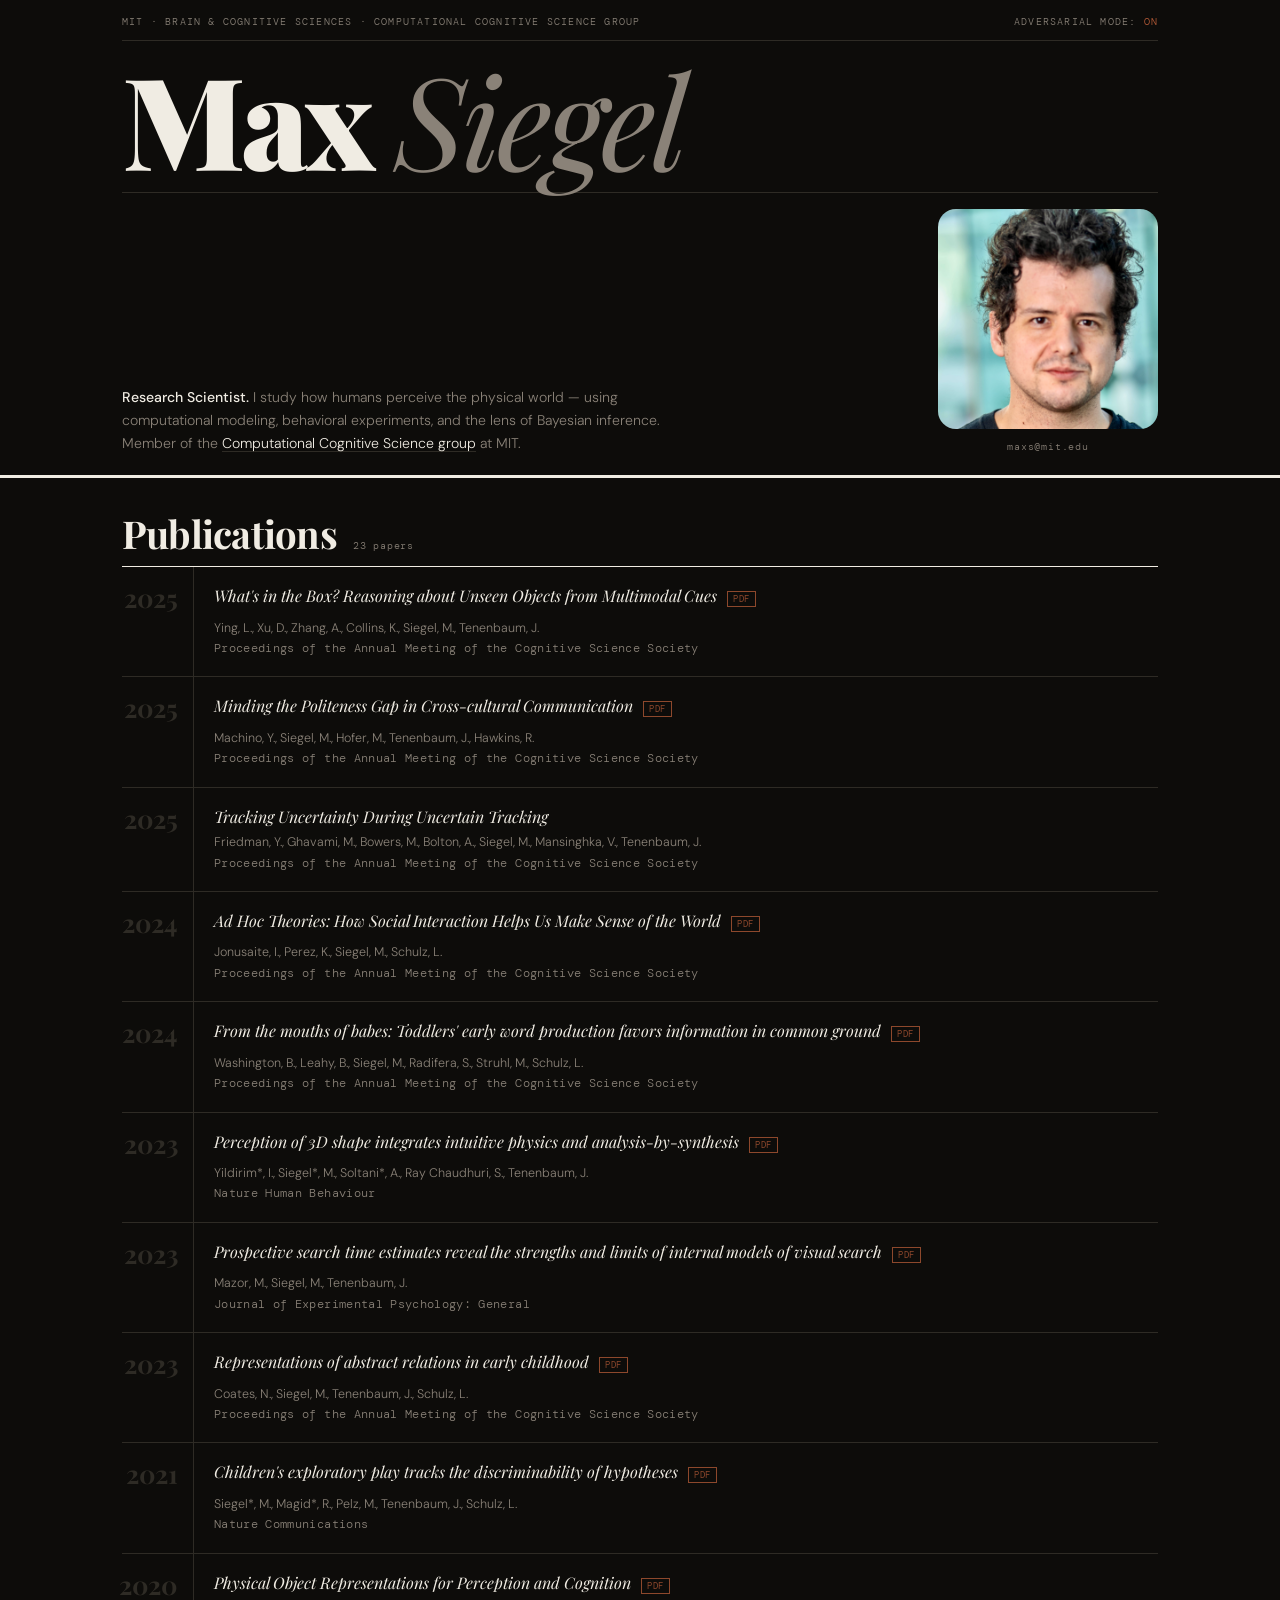
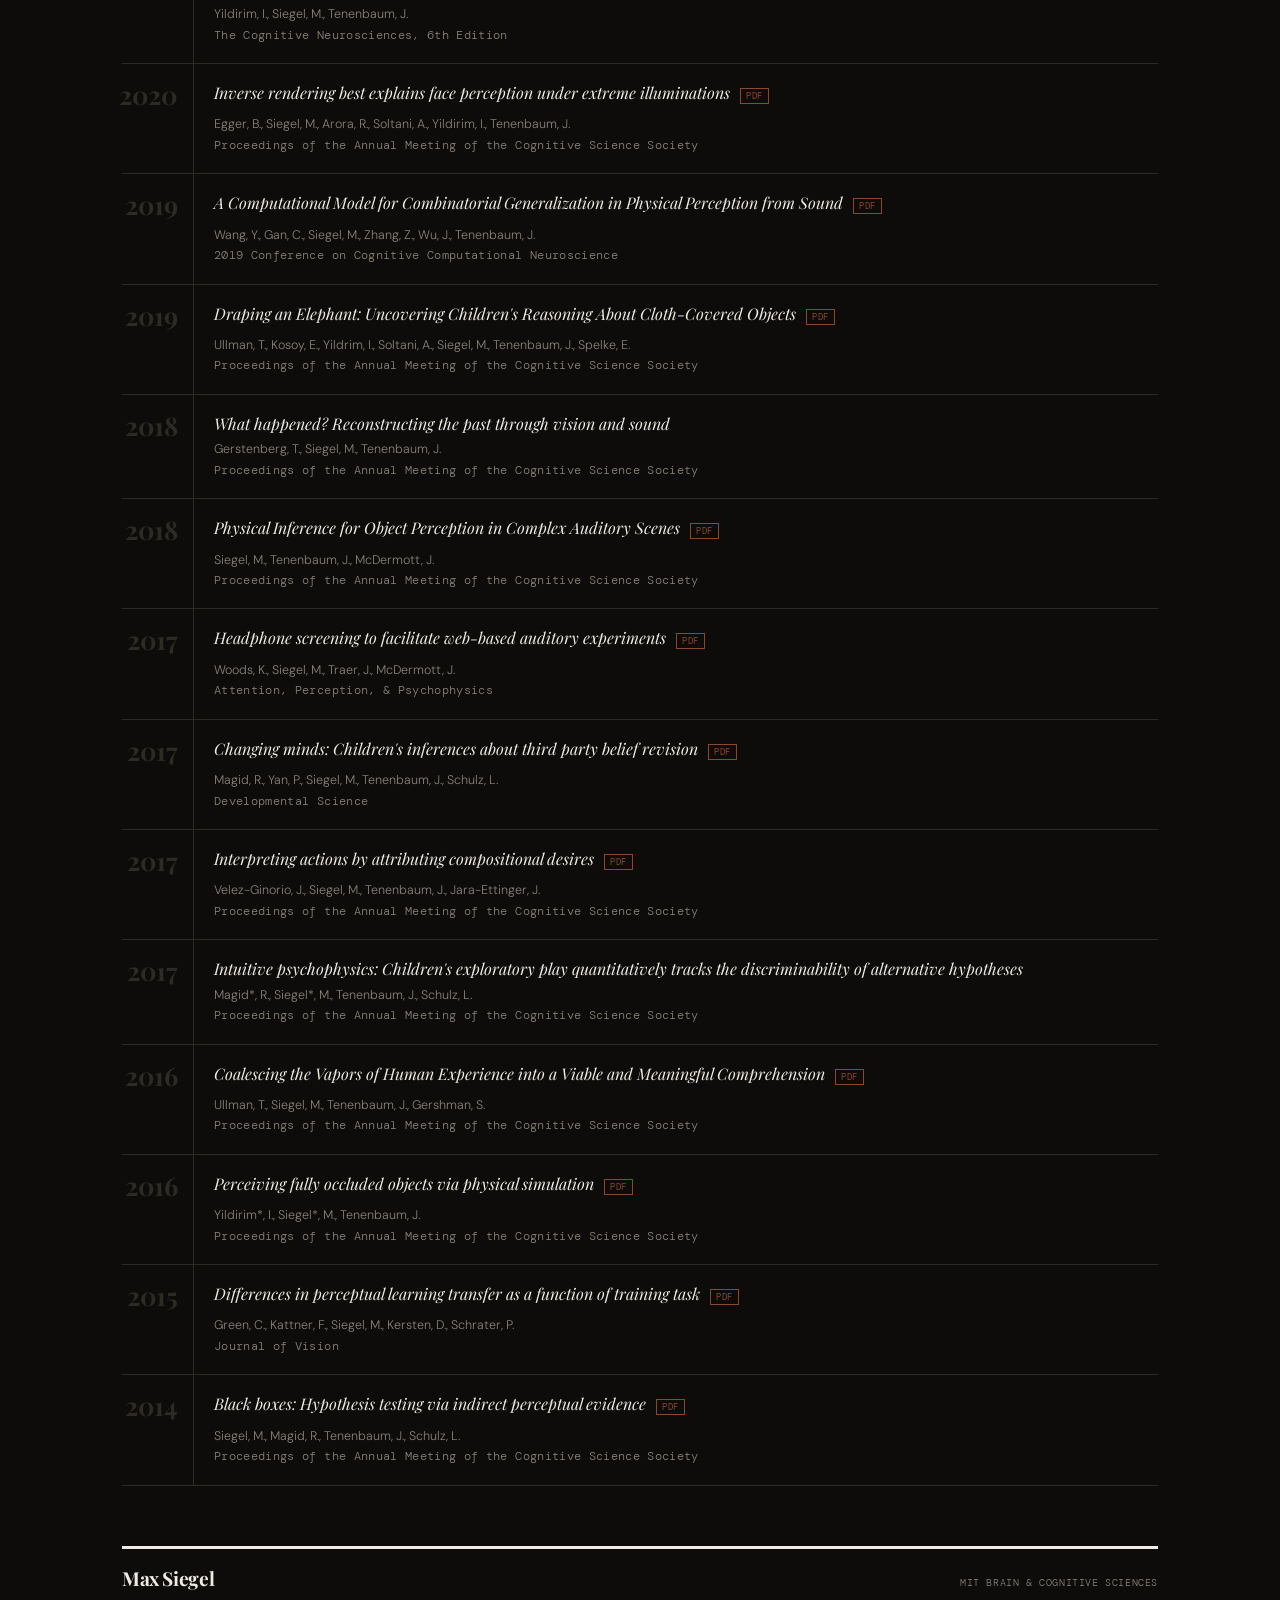
==== index.html @ 899e15ed "_" ====
<!DOCTYPE html>
<html lang="en">
<head>
<meta charset="utf-8">
<meta name="viewport" content="width=device-width, initial-scale=1">
<meta name="description" content="Max Siegel — Research Scientist, MIT BCS">
<title>Max Siegel</title>
<link rel="preconnect" href="https://fonts.googleapis.com">
<link rel="preconnect" href="https://fonts.gstatic.com" crossorigin>
<link href="https://fonts.googleapis.com/css2?family=Playfair+Display:ital,wght@0,700;0,900;1,400;1,700&family=DM+Mono:wght@300;400&family=DM+Sans:wght@300;400;500&display=swap" rel="stylesheet">

<script>
const TWEAK_DEFAULTS = /*EDITMODE-BEGIN*/{
  "theme": "dark",
  "accentColor": "#b85c38",
  "adversarial": true
}/*EDITMODE-END*/;
</script>

<style>
*, *::before, *::after { box-sizing: border-box; margin: 0; padding: 0; }

/* ── TOKENS ── */
:root {
  --bg:      #faf8f3;
  --ink:     #0f0e0c;
  --mid:     #4a4540;
  --faint:   #c8c3ba;
  --paper:   #f2ede4;
  --accent:  #b85c38;
  --display: "Playfair Display", "Georgia", serif;
  --mono:    "DM Mono", "Courier New", monospace;
  --sans:    "DM Sans", system-ui, sans-serif;
}
body.dark {
  --bg:    #0d0c0a;
  --ink:   #f0ece3;
  --mid:   #8a8278;
  --faint: #2e2b25;
  --paper: #141210;
}

/* ── BASE ── */
html { scroll-behavior: smooth; }
body {
  background: var(--bg);
  color: var(--ink);
  font-family: var(--sans);
  font-size: 15px;
  line-height: 1.6;
  -webkit-font-smoothing: antialiased;
  transition: background 300ms, color 300ms;
}

a { color: var(--accent); text-decoration: none; }
a:hover { text-decoration: underline; text-decoration-thickness: 1px; }
a:focus-visible { outline: 2px solid var(--accent); outline-offset: 2px; }

/* ── MASTHEAD ── */
.masthead {
  border-bottom: 3px solid var(--ink);
  padding: 0;
  position: relative;
  overflow: hidden;
}

.masthead-inner {
  max-width: 1100px;
  margin: 0 auto;
  padding: 0 32px;
}

.masthead-top {
  display: flex;
  align-items: baseline;
  justify-content: space-between;
  padding: 14px 0 10px;
  border-bottom: 1px solid var(--faint);
  gap: 16px;
}

.masthead-label {
  font-family: var(--mono);
  font-size: 10px;
  font-weight: 300;
  letter-spacing: 0.12em;
  text-transform: uppercase;
  color: var(--mid);
}

.masthead-name {
  font-family: var(--display);
  font-size: clamp(3.8rem, 10vw, 9rem);
  font-weight: 900;
  line-height: 0.9;
  letter-spacing: -0.03em;
  padding: 20px 0 16px;
  display: block;
  color: var(--ink);
}

.masthead-name em {
  font-weight: 400;
  font-style: italic;
  color: var(--mid);
}

.masthead-bottom {
  display: grid;
  grid-template-columns: 1fr auto;
  gap: 24px;
  align-items: end;
  padding: 16px 0 20px;
  border-top: 1px solid var(--faint);
}

.masthead-bio {
  font-family: var(--sans);
  font-size: 0.88rem;
  line-height: 1.65;
  color: var(--mid);
  max-width: 55ch;
  font-weight: 300;
}

.masthead-bio strong { color: var(--ink); font-weight: 500; }
.masthead-bio a { color: var(--ink); text-decoration: underline; text-decoration-color: var(--faint); text-underline-offset: 3px; }
.masthead-bio a:hover { text-decoration-color: var(--accent); }
.bio-email { color: var(--mid); }

.masthead-meta {
  display: flex;
  flex-direction: column;
  align-items: center;
  gap: 10px;
  flex-shrink: 0;
  /* portrait is now floating, just show email */
}

.masthead-email {
  font-family: var(--mono);
  font-size: 10px;
  font-weight: 300;
  letter-spacing: 0.08em;
  color: var(--mid);
  text-decoration: none;
  text-align: center;
}
.masthead-email:hover {
  color: var(--accent);
  text-decoration: none;
}

.portrait-frame {
  width: 220px;
  height: 220px;
  border: none;
  overflow: hidden;
  flex-shrink: 0;
  border-radius: 18px;
  transition: filter 400ms ease, box-shadow 400ms ease;
}

.portrait-wrap {
  position: relative;
  display: inline-block;
  flex-shrink: 0;
}

.devil-horns {
  position: absolute;
  top: -48px;
  left: 0;
  width: 220px;
  height: 80px;
  pointer-events: none;
  opacity: 100;
  transform: translateY(10px);
  transition: opacity 400ms ease, transform 400ms ease;
}

.portrait-wrap.devilish .devil-horns {
  opacity: ;
  transform: translateY(0);
}

.portrait-wrap.devilish .portrait-frame {
  filter: saturate(1.4) hue-rotate(-15deg) contrast(1.1);
  box-shadow: 0 0 32px rgba(192, 57, 43, 0.6), 0 0 64px rgba(192, 57, 43, 0.2);
}

.portrait-frame img {
  width: 100%; height: 100%; object-fit: cover; display: block;
}

.portrait-placeholder {
  width: 100%; height: 100%;
  background: var(--paper);
  display: flex; align-items: center; justify-content: center;
  font-family: var(--mono); font-size: 9px; color: var(--mid);
  text-align: center; line-height: 1.4;
}

.contact-links {
  display: flex;
  gap: 10px;
  flex-wrap: wrap;
  justify-content: flex-end;
}

.contact-link {
  font-family: var(--mono);
  font-size: 10px;
  font-weight: 300;
  letter-spacing: 0.06em;
  color: var(--mid);
  text-decoration: none;
  padding: 4px 8px;
  border: 1px solid var(--faint);
  transition: border-color 120ms, color 120ms;
}
.contact-link:hover {
  color: var(--accent);
  border-color: var(--accent);
  text-decoration: none;
}

/* ── BODY LAYOUT ── */
.page-body {
  max-width: 1100px;
  margin: 0 auto;
  padding: 0 32px 80px;
}

/* ── SECTION HEADER ── */
.section-header {
  display: flex;
  align-items: baseline;
  gap: 16px;
  padding: 36px 0 12px;
  border-bottom: 1px solid var(--ink);
  margin-bottom: 0;
}

.section-title {
  font-family: var(--display);
  font-size: clamp(1.6rem, 3vw, 2.4rem);
  font-weight: 700;
  letter-spacing: -0.02em;
  line-height: 1;
  color: var(--ink);
}

.section-count {
  font-family: var(--mono);
  font-size: 10px;
  font-weight: 300;
  color: var(--mid);
  letter-spacing: 0.08em;
}

/* ── PUBLICATIONS ── */
.pub-list { list-style: none; }

.pub-item {
  display: grid;
  grid-template-columns: 72px 1fr;
  border-bottom: 1px solid var(--faint);
  transition: background 120ms;
}
.pub-item:hover { background: var(--paper); }

.pub-year-col {
  padding: 18px 16px 18px 0;
  border-right: 1px solid var(--faint);
  display: flex;
  align-items: flex-start;
  justify-content: flex-end;
}

.pub-year {
  font-family: var(--display);
  font-size: 1.6rem;
  font-weight: 700;
  color: var(--faint);
  line-height: 1;
  letter-spacing: -0.02em;
}

.pub-body {
  padding: 18px 0 18px 20px;
}

.pub-title {
  font-family: var(--display);
  font-style: italic;
  font-size: 1rem;
  line-height: 1.4;
  color: var(--ink);
  font-weight: 400;
  display: block;
  margin-bottom: 6px;
}

.pub-title-link {
  color: var(--ink);
  transition: color 120ms;
}
.pub-title-link:hover {
  color: var(--accent);
  text-decoration: none;
}

.pub-authors {
  font-family: var(--sans);
  font-size: 0.78rem;
  color: var(--mid);
  font-weight: 300;
  margin-bottom: 3px;
  line-height: 1.4;
}

.pub-venue {
  font-family: var(--mono);
  font-size: 0.72rem;
  color: var(--mid);
  letter-spacing: 0.03em;
  font-weight: 300;
}

.pub-venue.highlighted {
  color: var(--accent);
}

.pub-title-row {
  display: flex;
  align-items: baseline;
  gap: 10px;
  flex-wrap: wrap;
  margin-bottom: 6px;
}

.pub-title-row .pub-title,
.pub-title-row .pub-title-link {
  margin-bottom: 0;
}

.pub-pdf-tag {
  font-family: var(--mono);
  font-size: 9px;
  font-weight: 400;
  letter-spacing: 0.08em;
  color: var(--accent);
  border: 1px solid var(--accent);
  padding: 1px 5px;
  text-decoration: none;
  white-space: nowrap;
  flex-shrink: 0;
  opacity: 0.75;
  transition: opacity 120ms;
}
.pub-pdf-tag:hover { opacity: 1; text-decoration: none; }

/* ── FOOTER ── */
.site-footer {
  border-top: 3px solid var(--ink);
  padding-top: 14px;
  margin-top: 60px;
  display: flex;
  justify-content: space-between;
  align-items: baseline;
  gap: 12px;
  flex-wrap: wrap;
}

.footer-name {
  font-family: var(--display);
  font-size: 1.2rem;
  font-weight: 700;
  letter-spacing: -0.02em;
}

.footer-meta {
  font-family: var(--mono);
  font-size: 10px;
  font-weight: 300;
  color: var(--mid);
  letter-spacing: 0.06em;
  text-transform: uppercase;
}

/* ── TWEAKS PANEL ── */
#tweaks-panel {
  position: fixed;
  bottom: 24px; right: 24px;
  background: var(--bg);
  border: 1px solid var(--faint);
  padding: 16px 18px;
  font-family: var(--sans);
  font-size: 13px;
  box-shadow: 0 8px 40px rgba(0,0,0,0.18);
  z-index: 9999;
  display: none;
  width: 210px;
}

#tweaks-panel h3 {
  font-family: var(--mono);
  font-size: 10px; font-weight: 400; text-transform: uppercase;
  letter-spacing: 0.1em; color: var(--mid); margin-bottom: 14px;
}

#tweaks-panel label {
  display: block;
  font-family: var(--mono);
  font-size: 10px; font-weight: 400;
  text-transform: uppercase; letter-spacing: 0.08em;
  color: var(--mid); margin-bottom: 6px; margin-top: 14px;
}

.tweak-btn-group { display: flex; flex-direction: column; gap: 4px; }
.tweak-btn {
  background: none; border: 1px solid var(--faint);
  padding: 6px 10px; text-align: left; cursor: pointer;
  font-size: 11px; font-family: var(--sans); color: var(--mid);
  transition: all 100ms;
}
.tweak-btn:hover { border-color: var(--accent); color: var(--accent); }
.tweak-btn.active { background: var(--ink); color: var(--bg); border-color: var(--ink); }

.color-swatches { display: flex; gap: 6px; flex-wrap: wrap; margin-top: 2px; }
.color-swatch {
  width: 20px; height: 20px; cursor: pointer;
  border: 2px solid transparent; transition: border-color 100ms;
}
.color-swatch.active { border-color: var(--ink); }

/* ── RESPONSIVE ── */
@media (max-width: 680px) {
  .masthead-inner, .page-body { padding-left: 18px; padding-right: 18px; }
  .masthead-bottom { grid-template-columns: 1fr; }
  .masthead-meta { flex-direction: row-reverse; align-items: center; }
  .portrait-frame { width: 72px; height: 72px; }
  .contact-links { justify-content: flex-start; }
  .pub-item { grid-template-columns: 52px 1fr; }
  .pub-year { font-size: 1.1rem; }
}
</style>
<template id="__bundler_thumbnail" data-bg-color="#0d0c0a">
  <svg viewBox="0 0 400 300" xmlns="http://www.w3.org/2000/svg">
    <rect width="400" height="300" fill="#0d0c0a"/>
    <text x="30" y="120" font-family="Georgia,serif" font-size="72" font-weight="900" fill="#f0ece3" letter-spacing="-3">Max</text>
    <text x="30" y="185" font-family="Georgia,serif" font-size="72" font-weight="400" font-style="italic" fill="#8a8278" letter-spacing="-3">Siegel</text>
    <line x1="30" y1="210" x2="370" y2="210" stroke="#2e2b25" stroke-width="3"/>
    <rect x="30" y="225" width="60" height="8" rx="2" fill="#2e2b25"/>
    <rect x="30" y="242" width="200" height="6" rx="2" fill="#1e1c18"/>
    <rect x="30" y="256" width="160" height="6" rx="2" fill="#1e1c18"/>
  </svg>
</template>
</head>
<body class="dark">

<!-- MASTHEAD -->
<header class="masthead">
  <div class="masthead-inner">

    <div class="masthead-top">
      <span class="masthead-label">MIT · Brain &amp; Cognitive Sciences · Computational Cognitive Science Group</span>
      <span class="masthead-label">
        <button id="adv-toggle" onclick="toggleAdversarial()" style="background:none;border:none;cursor:pointer;font:inherit;color:inherit;letter-spacing:inherit;padding:0;text-transform:uppercase;">adversarial mode: <span id="adv-status" style="color:var(--accent)">on</span></button>
      </span>
    </div>

    <span class="masthead-name">Max <em>Siegel</em></span>

    <div class="masthead-bottom">
      <p class="masthead-bio">
        <strong>Research Scientist.</strong> I study how humans perceive the physical world — using computational modeling, behavioral experiments, and the lens of Bayesian inference. Member of the <a href="https://cocosci.mit.edu">Computational Cognitive Science group</a> at MIT.
      </p>
      <div class="masthead-meta">
          <!-- <div class="portrait-wrap"> -->
          <div class="portrait-frame">
            <img src="public/assets/max.png" alt="Max Siegel"
                 onerror="this.style.display='none';this.nextElementSibling.style.display='flex'">
            <div class="portrait-placeholder" style="display:none">photo</div>
            <!-- </div> -->
          <!-- <svg class="devil-horns" viewBox="0 0 220 80" xmlns="http://www.w3.org/2000/svg">
               <path d="M55 72 C50 50 20 30 30 5 C38 25 52 35 60 55 Z" fill="#c0392b"/>
               <path d="M165 72 C170 50 200 30 190 5 C182 25 168 35 160 55 Z" fill="#c0392b"/>
               </svg> -->
        </div>
        <a class="masthead-email" href="mailto:maxs@mit.edu">maxs@mit.edu</a>
      </div>
    </div>

  </div>
</header>

<!-- BODY -->
<div class="page-body">

  <div class="section-header">
    <h2 class="section-title">Publications</h2>
    <span class="section-count" id="section-count"></span>
  </div>

  <ul class="pub-list" id="pub-list"></ul>

  <footer class="site-footer">
    <span class="footer-name">Max Siegel</span>
    <span class="footer-meta">MIT Brain &amp; Cognitive Sciences</span>
  </footer>

</div>

<!-- TWEAKS -->
<div id="tweaks-panel">
  <h3>Tweaks</h3>

  <label>Theme</label>
  <div class="tweak-btn-group">
    <button class="tweak-btn" data-theme="light" onclick="setTheme('light',this)">Light</button>
    <button class="tweak-btn active" data-theme="dark" onclick="setTheme('dark',this)">Dark</button>
  </div>

  <label>Adversarial mode</label>
  <div class="tweak-btn-group">
    <button class="tweak-btn active" id="adv-on" onclick="setAdversarial(true,this)">On</button>
    <button class="tweak-btn" id="adv-off" onclick="setAdversarial(false,this)">Off</button>
  </div>

  <label>Accent</label>
  <div class="color-swatches">
    <div class="color-swatch active" style="background:#b85c38" title="#b85c38" onclick="setAccent('#b85c38',this)"></div>
    <div class="color-swatch" style="background:#1e4d6a" title="#1e4d6a" onclick="setAccent('#1e4d6a',this)"></div>
    <div class="color-swatch" style="background:#2d5a3d" title="#2d5a3d" onclick="setAccent('#2d5a3d',this)"></div>
    <div class="color-swatch" style="background:#7a3060" title="#7a3060" onclick="setAccent('#7a3060',this)"></div>
    <div class="color-swatch" style="background:#4a4540" title="#4a4540" onclick="setAccent('#4a4540',this)"></div>
  </div>
</div>

<script>
// ── FLEEING LINKS ──
(function() {
  const FLEE_RADIUS = 100;
  const FLEE_STRENGTH = 60;
  const RETURN_SPEED = 0.12;
  const SPEED_THRESHOLD = 0.8;

  const links = [];

  // inject feet CSS
  const feetStyle = document.createElement('style');
  feetStyle.textContent = `
    .flee-wrap {
      display: inline-block;
      position: relative;
      vertical-align: baseline;
    }
    .flee-wrap.block-wrap {
      display: block;
      margin-bottom: 6px;
    }
    .flee-feet {
      position: absolute;
      left: 50%;
      top: 100%;
      transform: translateX(-50%);
      pointer-events: none;
      opacity: 0;
      transition: opacity 80ms;
    }
    .flee-wrap.running .flee-feet { opacity: 1; }

    .leg-l { transform-origin: 4px 0px; }
    .leg-r { transform-origin: 4px 0px; }
    .flee-wrap.running .leg-l { animation: legL 0.3s linear infinite; }
    .flee-wrap.running .leg-r { animation: legR 0.3s linear infinite; }

    @keyframes legL {
      0%   { transform: rotate(-30deg); }
      50%  { transform: rotate( 30deg); }
      100% { transform: rotate(-30deg); }
    }
    @keyframes legR {
      0%   { transform: rotate( 30deg); }
      50%  { transform: rotate(-30deg); }
      100% { transform: rotate( 30deg); }
    }
  `;
  document.head.appendChild(feetStyle);

  function makeFeetSVG() {
    return `<svg class="flee-feet" width="16" height="12" viewBox="0 0 16 12" xmlns="http://www.w3.org/2000/svg">
      <line class="leg-l" x1="4" y1="0" x2="1" y2="9" stroke="currentColor" stroke-width="1.5" stroke-linecap="round"/>
      <line class="leg-r" x1="12" y1="0" x2="15" y2="9" stroke="currentColor" stroke-width="1.5" stroke-linecap="round"/>
      <line x1="0" y1="9" x2="3" y2="9" stroke="currentColor" stroke-width="1.5" stroke-linecap="round"/>
      <line x1="13" y1="9" x2="16" y2="9" stroke="currentColor" stroke-width="1.5" stroke-linecap="round"/>
    </svg>`;
  }

  function initLinks() {
    document.querySelectorAll('.pub-title-link, .pub-pdf-tag').forEach(el => {
      const isBlock = el.classList.contains('pub-title') || el.classList.contains('pub-title-link');
      const wrap = document.createElement('span');
      wrap.className = 'flee-wrap' + (isBlock ? ' block-wrap' : '');
      el.parentNode.insertBefore(wrap, el);
      wrap.appendChild(el);
      wrap.insertAdjacentHTML('beforeend', makeFeetSVG());
      wrap.style.willChange = 'transform';
      links.push({ el: wrap, cx: 0, cy: 0, vx: 0, vy: 0, running: false, stopTimer: null });
    });
  }

  let mouseX = -9999, mouseY = -9999;
  window.addEventListener('mousemove', e => { mouseX = e.clientX; mouseY = e.clientY; });
  window.addEventListener('mouseleave', () => { mouseX = -9999; mouseY = -9999; });

  function tick() {
    links.forEach(link => {
      const rect = link.el.getBoundingClientRect();
      const cx = rect.left + rect.width  / 2;
      const cy = rect.top  + rect.height / 2;
      const dx = cx - mouseX;
      const dy = cy - mouseY;
      const dist = Math.sqrt(dx * dx + dy * dy);

      let fx = 0, fy = 0;
      if (window.__adversarialEnabled !== false && dist < FLEE_RADIUS && dist > 0) {
        const force = (1 - dist / FLEE_RADIUS) * FLEE_STRENGTH;
        fx = (dx / dist) * force;
        fy = (dy / dist) * force;
      }

      link.vx = link.vx * 0.75 + (fx - link.cx) * RETURN_SPEED;
      link.vy = link.vy * 0.75 + (fy - link.cy) * RETURN_SPEED;
      link.cx += link.vx;
      link.cy += link.vy;
      link.cx = Math.max(-80, Math.min(80, link.cx));
      link.cy = Math.max(-40, Math.min(40, link.cy));

      const speed = Math.sqrt(link.vx * link.vx + link.vy * link.vy);
      if (speed > SPEED_THRESHOLD && !link.running) {
        link.running = true;
        if (link.stopTimer) { clearTimeout(link.stopTimer); link.stopTimer = null; }
        link.el.classList.add('running');
      } else if (speed < 0.25 && link.running) {
        if (!link.stopTimer) {
          link.stopTimer = setTimeout(() => {
            link.running = false;
            link.el.classList.remove('running');
            link.stopTimer = null;
          }, 120);
        }
      }
      link.el.style.transform = `translate(${link.cx.toFixed(2)}px, ${link.cy.toFixed(2)}px)`;
    });
    requestAnimationFrame(tick);
  }

  setTimeout(() => { initLinks(); requestAnimationFrame(tick); }, 100);
})();



// ── DATA ──
const PUBS = [
  { year: 2025, authors: "Ying, L., Xu, D., Zhang, A., Collins, K., Siegel, M., Tenenbaum, J.", title: "What's in the Box? Reasoning about Unseen Objects from Multimodal Cues", venue: "Proceedings of the Annual Meeting of the Cognitive Science Society", href: "papers/ying2025what.pdf" },
  { year: 2025, authors: "Machino, Y., Siegel, M., Hofer, M., Tenenbaum, J., Hawkins, R.", title: "Minding the Politeness Gap in Cross-cultural Communication", venue: "Proceedings of the Annual Meeting of the Cognitive Science Society", href: "papers/machino2025minding.pdf" },
  { year: 2025, authors: "Friedman, Y., Ghavami, M., Bowers, M., Bolton, A., Siegel, M., Mansinghka, V., Tenenbaum, J.", title: "Tracking Uncertainty During Uncertain Tracking", venue: "Proceedings of the Annual Meeting of the Cognitive Science Society" },
  { year: 2024, authors: "Jonusaite, I., Perez, K., Siegel, M., Schulz, L.", title: "Ad Hoc Theories: How Social Interaction Helps Us Make Sense of the World", venue: "Proceedings of the Annual Meeting of the Cognitive Science Society", href: "papers/jonusaite2025.pdf" },
  { year: 2024, authors: "Washington, B., Leahy, B., Siegel, M., Radifera, S., Struhl, M., Schulz, L.", title: "From the mouths of babes: Toddlers' early word production favors information in common ground", venue: "Proceedings of the Annual Meeting of the Cognitive Science Society", href: "papers/washington2025from.pdf" },
  { year: 2023, authors: "Yildirim*, I., Siegel*, M., Soltani*, A., Ray Chaudhuri, S., Tenenbaum, J.", title: "Perception of 3D shape integrates intuitive physics and analysis-by-synthesis", venue: "Nature Human Behaviour", href: "papers/yildirim2023perception.pdf", highlight: true },
  { year: 2023, authors: "Mazor, M., Siegel, M., Tenenbaum, J.", title: "Prospective search time estimates reveal the strengths and limits of internal models of visual search", venue: "Journal of Experimental Psychology: General", href: "papers/mazor2023prospective.pdf", highlight: true },
  { year: 2023, authors: "Coates, N., Siegel, M., Tenenbaum, J., Schulz, L.", title: "Representations of abstract relations in early childhood", venue: "Proceedings of the Annual Meeting of the Cognitive Science Society", href: "papers/coates2023representations.pdf" },
  { year: 2021, authors: "Siegel*, M., Magid*, R., Pelz, M., Tenenbaum, J., Schulz, L.", title: "Children's exploratory play tracks the discriminability of hypotheses", venue: "Nature Communications", href: "papers/nature_comm_2021.pdf", highlight: true },
  { year: 2020, authors: "Yildirim, I., Siegel, M., Tenenbaum, J.", title: "Physical Object Representations for Perception and Cognition", venue: "The Cognitive Neurosciences, 6th Edition", href: "papers/the_cognitive_neurosciences.pdf" },
  { year: 2020, authors: "Egger, B., Siegel, M., Arora, R., Soltani, A., Yildirim, I., Tenenbaum, J.", title: "Inverse rendering best explains face perception under extreme illuminations", venue: "Proceedings of the Annual Meeting of the Cognitive Science Society", href: "papers/egger2020inverse.pdf" },
  { year: 2019, authors: "Wang, Y., Gan, C., Siegel, M., Zhang, Z., Wu, J., Tenenbaum, J.", title: "A Computational Model for Combinatorial Generalization in Physical Perception from Sound", venue: "2019 Conference on Cognitive Computational Neuroscience", href: "papers/ccn_2019.pdf" },
  { year: 2019, authors: "Ullman, T., Kosoy, E., Yildrim, I., Soltani, A., Siegel, M., Tenenbaum, J., Spelke, E.", title: "Draping an Elephant: Uncovering Children's Reasoning About Cloth-Covered Objects", venue: "Proceedings of the Annual Meeting of the Cognitive Science Society", href: "papers/cogsci_2019.pdf" },
  { year: 2018, authors: "Gerstenberg, T., Siegel, M., Tenenbaum, J.", title: "What happened? Reconstructing the past through vision and sound", venue: "Proceedings of the Annual Meeting of the Cognitive Science Society" },
  { year: 2018, authors: "Siegel, M., Tenenbaum, J., McDermott, J.", title: "Physical Inference for Object Perception in Complex Auditory Scenes", venue: "Proceedings of the Annual Meeting of the Cognitive Science Society", href: "papers/the_cognitive_neurosciences.pdf" },
  { year: 2017, authors: "Woods, K., Siegel, M., Traer, J., McDermott, J.", title: "Headphone screening to facilitate web-based auditory experiments", venue: "Attention, Perception, & Psychophysics", href: "papers/app_2017.pdf", highlight: true },
  { year: 2017, authors: "Magid, R., Yan, P., Siegel, M., Tenenbaum, J., Schulz, L.", title: "Changing minds: Children's inferences about third party belief revision", venue: "Developmental Science", href: "papers/devsci_2017.pdf", highlight: true },
  { year: 2017, authors: "Velez-Ginorio, J., Siegel, M., Tenenbaum, J., Jara-Ettinger, J.", title: "Interpreting actions by attributing compositional desires", venue: "Proceedings of the Annual Meeting of the Cognitive Science Society", href: "papers/cogsci_2017.pdf" },
  { year: 2017, authors: "Magid*, R., Siegel*, M., Tenenbaum, J., Schulz, L.", title: "Intuitive psychophysics: Children's exploratory play quantitatively tracks the discriminability of alternative hypotheses", venue: "Proceedings of the Annual Meeting of the Cognitive Science Society" },
  { year: 2016, authors: "Ullman, T., Siegel, M., Tenenbaum, J., Gershman, S.", title: "Coalescing the Vapors of Human Experience into a Viable and Meaningful Comprehension", venue: "Proceedings of the Annual Meeting of the Cognitive Science Society", href: "papers/cogsci_2016_vapors.pdf" },
  { year: 2016, authors: "Yildirim*, I., Siegel*, M., Tenenbaum, J.", title: "Perceiving fully occluded objects via physical simulation", venue: "Proceedings of the Annual Meeting of the Cognitive Science Society", href: "papers/cogsci_2016_cloth.pdf" },
  { year: 2015, authors: "Green, C., Kattner, F., Siegel, M., Kersten, D., Schrater, P.", title: "Differences in perceptual learning transfer as a function of training task", venue: "Journal of Vision", href: "papers/green_jov.pdf" },
  { year: 2014, authors: "Siegel, M., Magid, R., Tenenbaum, J., Schulz, L.", title: "Black boxes: Hypothesis testing via indirect perceptual evidence", venue: "Proceedings of the Annual Meeting of the Cognitive Science Society", href: "papers/cogsci_2014.pdf" },
];

// ── RENDER ──
function render() {
  const list = document.getElementById('pub-list');
  list.innerHTML = PUBS.map(p => {
    const pdfTag = p.href ? `<a class="pub-pdf-tag" href="${p.href}">PDF</a>` : '';
    const titleEl = p.href
      ? `<a class="pub-title pub-title-link" href="${p.href}">${p.title}</a>`
      : `<span class="pub-title">${p.title}</span>`;
    return `
      <li class="pub-item">
        <div class="pub-year-col"><span class="pub-year">${p.year}</span></div>
        <div class="pub-body">
          <div class="pub-title-row">${titleEl}${pdfTag}</div>
          <div class="pub-authors">${p.authors}</div>
          <div class="pub-venue">${p.venue}</div>
        </div>
      </li>`;
  }).join('');

  document.getElementById('section-count').textContent = `${PUBS.length} papers`;
}

// ── TWEAKS ──
let state = { theme: 'dark', accentColor: '#b85c38', adversarial: true };

function setTheme(t, btn) {
  state.theme = t;
  document.body.classList.toggle('dark', t === 'dark');
  document.querySelectorAll('[data-theme]').forEach(b => b.classList.toggle('active', b === btn));
  persist();
}

function setAccent(hex, el) {
  state.accentColor = hex;
  document.documentElement.style.setProperty('--accent', hex);
  document.querySelectorAll('.color-swatch').forEach(s => s.classList.toggle('active', s === el));
  persist();
}

function setDevilish(on) {
  const wrap = document.querySelector('.portrait-wrap');
  if (wrap) wrap.classList.toggle('devilish', on);
}

function toggleAdversarial() {
  const on = !state.adversarial;
  state.adversarial = on;
  window.__adversarialEnabled = on;
  document.getElementById('adv-status').textContent = on ? 'on' : 'off';
  document.getElementById('adv-status').style.color = on ? 'var(--accent)' : 'var(--mid)';
  const btnOn = document.getElementById('adv-on'), btnOff = document.getElementById('adv-off');
  if (btnOn) { btnOn.classList.toggle('active', on); btnOff.classList.toggle('active', !on); }
  setDevilish(on);
  persist();
}

function setAdversarial(on, btn) {
  state.adversarial = on;
  document.querySelectorAll('#adv-on,#adv-off').forEach(b => b.classList.toggle('active', b === btn));
  window.__adversarialEnabled = on;
  persist();
}

function persist() {
  window.parent.postMessage({ type: '__edit_mode_set_keys', edits: state }, '*');
  localStorage.setItem('ms2-state', JSON.stringify(state));
}

window.addEventListener('message', e => {
  if (e.data?.type === '__activate_edit_mode') document.getElementById('tweaks-panel').style.display = 'block';
  else if (e.data?.type === '__deactivate_edit_mode') document.getElementById('tweaks-panel').style.display = 'none';
});
window.parent.postMessage({ type: '__edit_mode_available' }, '*');

// ── INIT ──
(function init() {
  try {
    const saved = JSON.parse(localStorage.getItem('ms2-state') || '{}');
    if (saved.theme) { state.theme = saved.theme; document.body.classList.toggle('dark', saved.theme === 'dark'); const btn = document.querySelector(`[data-theme="${saved.theme}"]`); if (btn) { document.querySelectorAll('[data-theme]').forEach(b => b.classList.toggle('active', b === btn)); } }
    if (saved.accentColor) { state.accentColor = saved.accentColor; document.documentElement.style.setProperty('--accent', saved.accentColor); }
    if (saved.adversarial === false) {
      state.adversarial = false;
      window.__adversarialEnabled = false;
      const on = document.getElementById('adv-on'), off = document.getElementById('adv-off');
      if (on) { on.classList.remove('active'); off.classList.add('active'); }
    }
  } catch(e) {}
  render();
  // apply devilish on load if adversarial is on
  setTimeout(() => setDevilish(state.adversarial !== false), 200);
})();
</script>
</body>
</html>
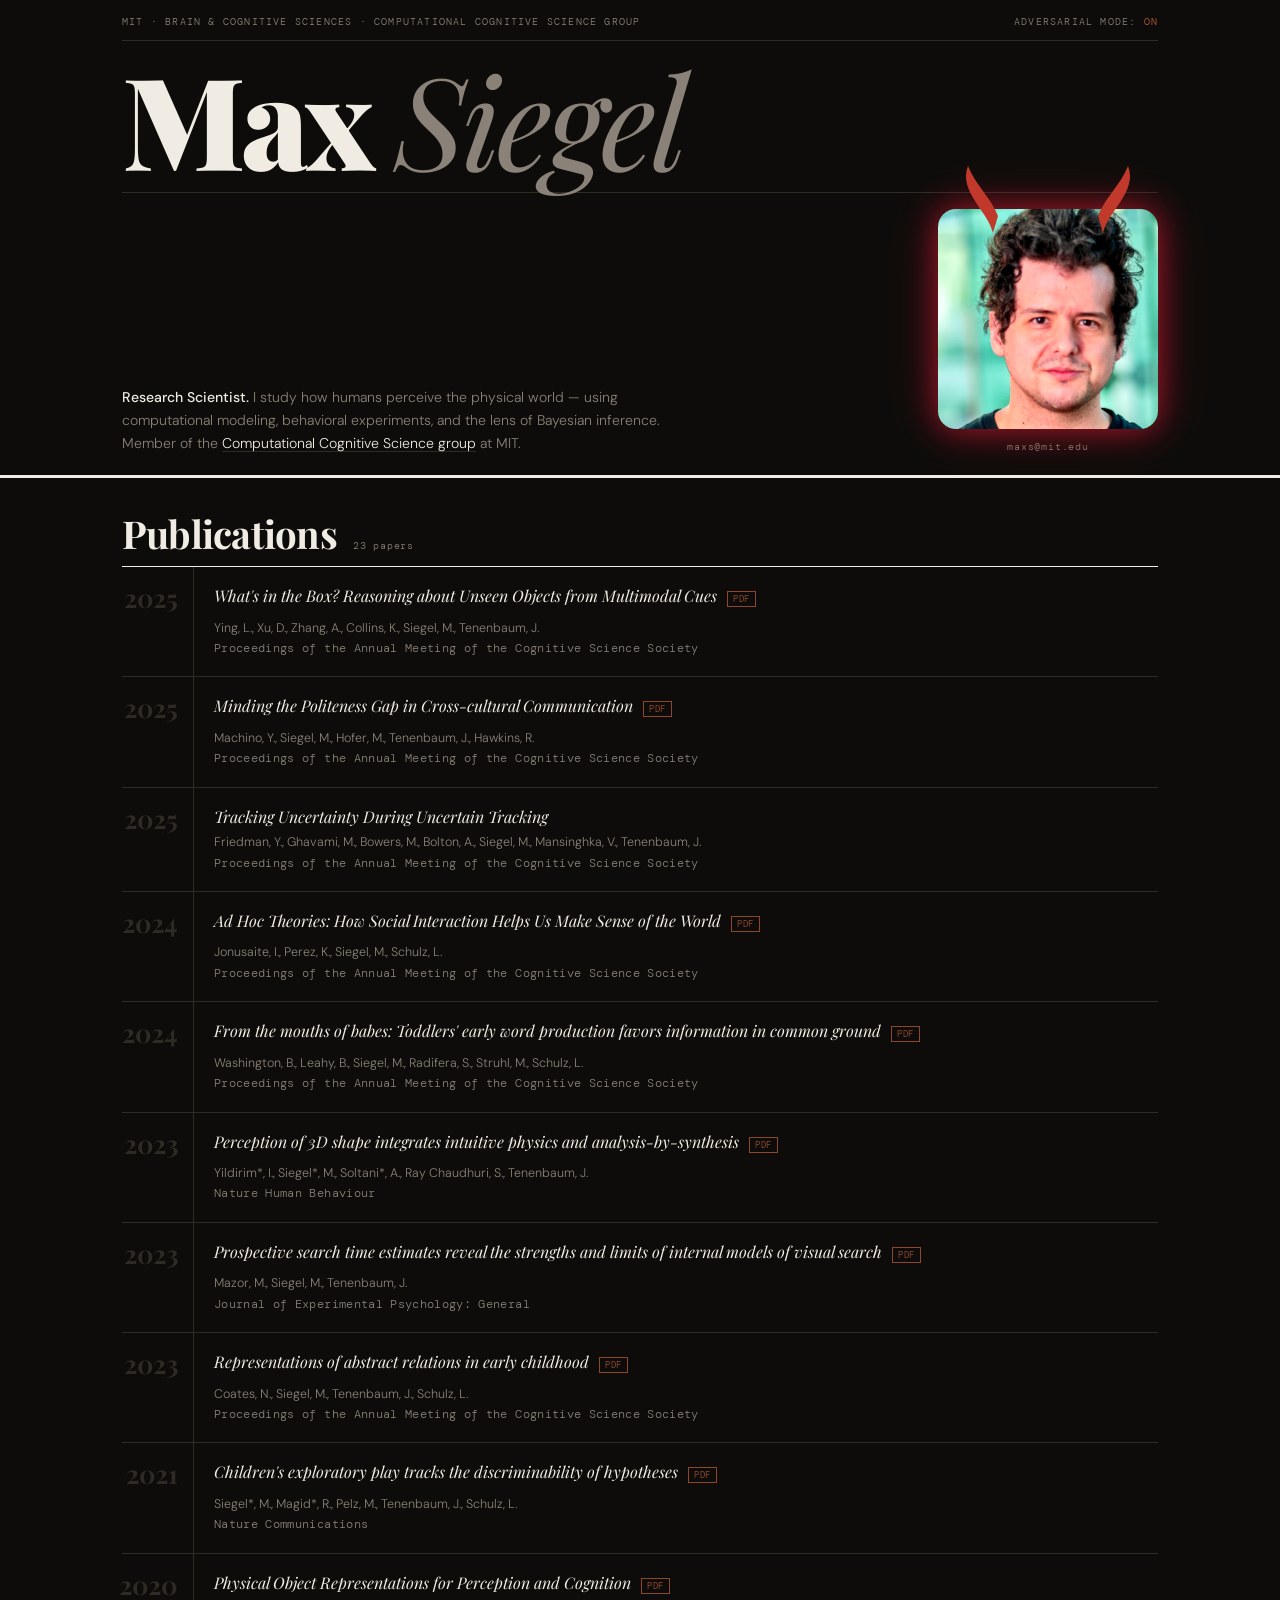
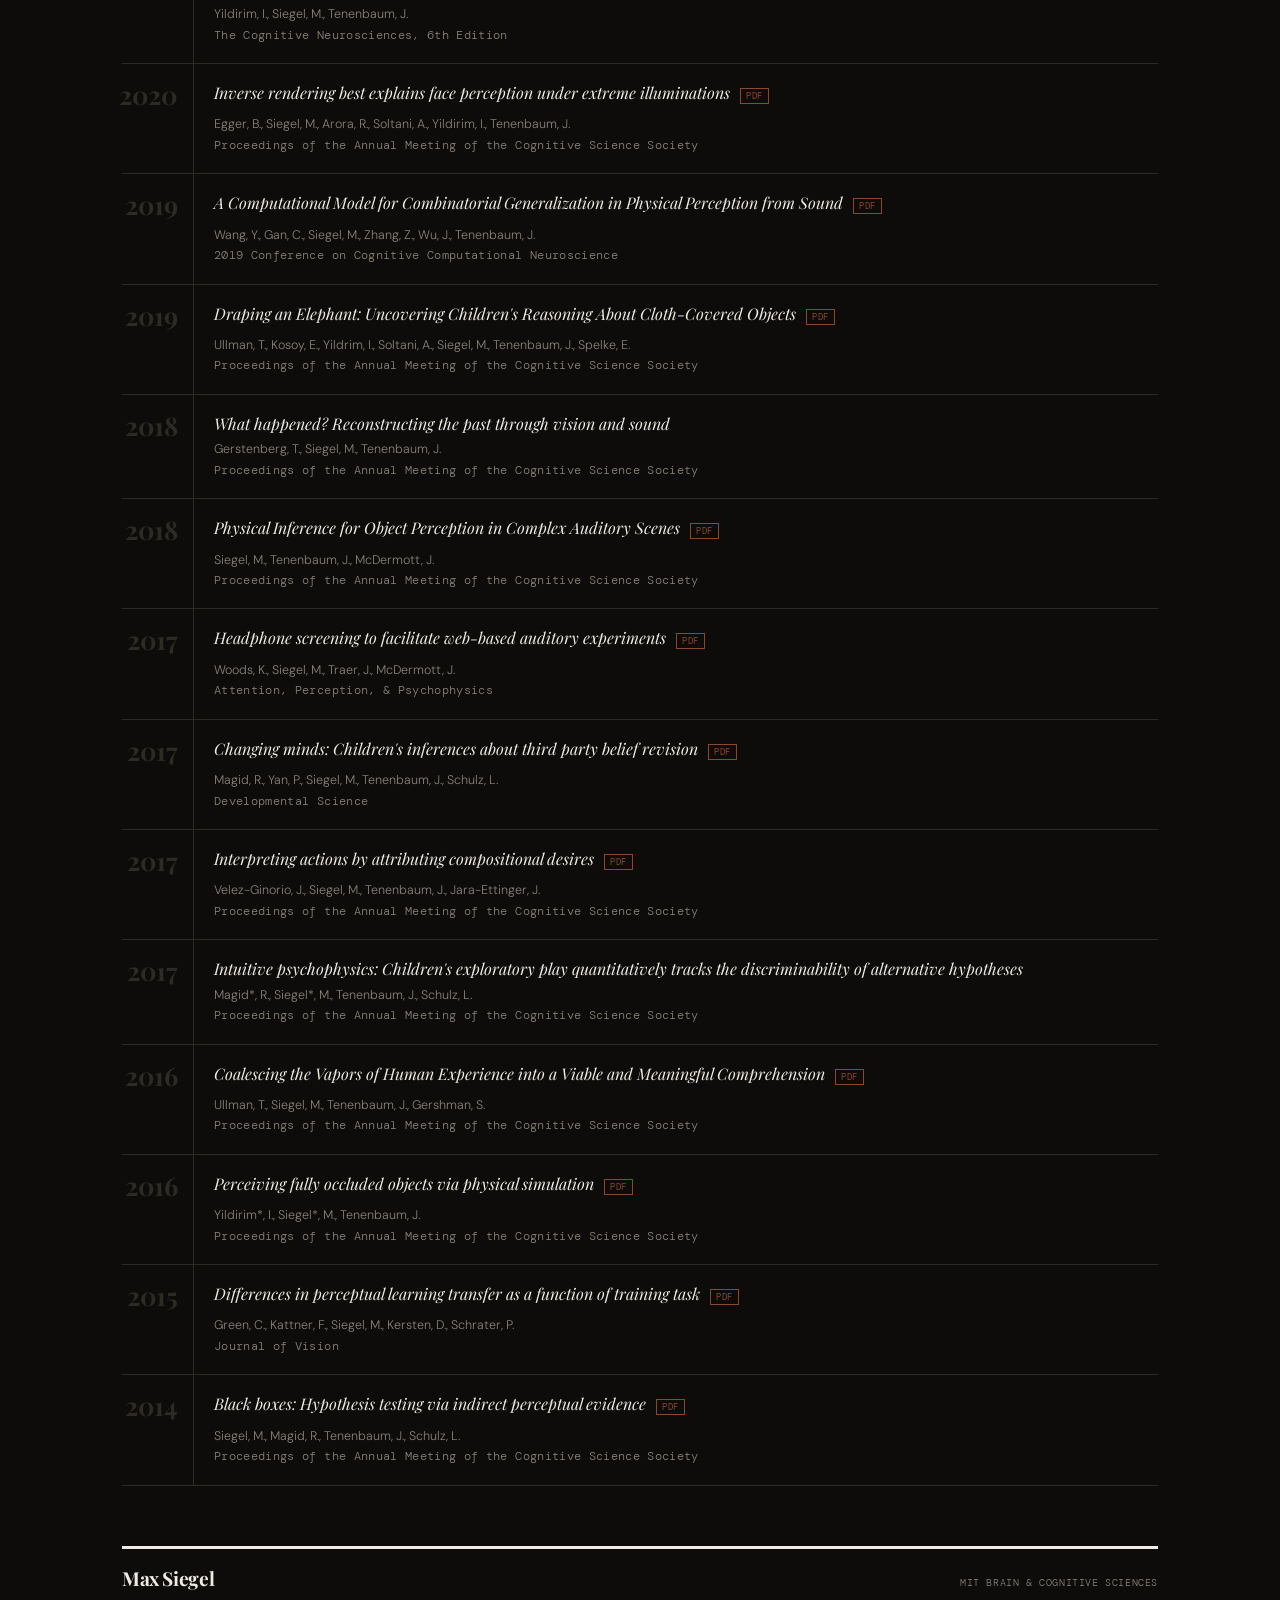
==== commit e66cc259: "Revert "_" This reverts commit 899e15ed022149e9598a7ba2397b9d2ccda028c3." ====
--- a/index.html
+++ b/index.html
@@ -180,7 +180,7 @@
 }
 
 .portrait-wrap.devilish .devil-horns {
-  opacity: ;
+  opacity: 1;
   transform: translateY(0);
 }
 
@@ -478,16 +478,16 @@
         <strong>Research Scientist.</strong> I study how humans perceive the physical world — using computational modeling, behavioral experiments, and the lens of Bayesian inference. Member of the <a href="https://cocosci.mit.edu">Computational Cognitive Science group</a> at MIT.
       </p>
       <div class="masthead-meta">
-          <!-- <div class="portrait-wrap"> -->
+        <div class="portrait-wrap">
           <div class="portrait-frame">
             <img src="public/assets/max.png" alt="Max Siegel"
                  onerror="this.style.display='none';this.nextElementSibling.style.display='flex'">
             <div class="portrait-placeholder" style="display:none">photo</div>
-            <!-- </div> -->
-          <!-- <svg class="devil-horns" viewBox="0 0 220 80" xmlns="http://www.w3.org/2000/svg">
-               <path d="M55 72 C50 50 20 30 30 5 C38 25 52 35 60 55 Z" fill="#c0392b"/>
-               <path d="M165 72 C170 50 200 30 190 5 C182 25 168 35 160 55 Z" fill="#c0392b"/>
-               </svg> -->
+          </div>
+          <svg class="devil-horns" viewBox="0 0 220 80" xmlns="http://www.w3.org/2000/svg">
+            <path d="M55 72 C50 50 20 30 30 5 C38 25 52 35 60 55 Z" fill="#c0392b"/>
+            <path d="M165 72 C170 50 200 30 190 5 C182 25 168 35 160 55 Z" fill="#c0392b"/>
+          </svg>
         </div>
         <a class="masthead-email" href="mailto:maxs@mit.edu">maxs@mit.edu</a>
       </div>
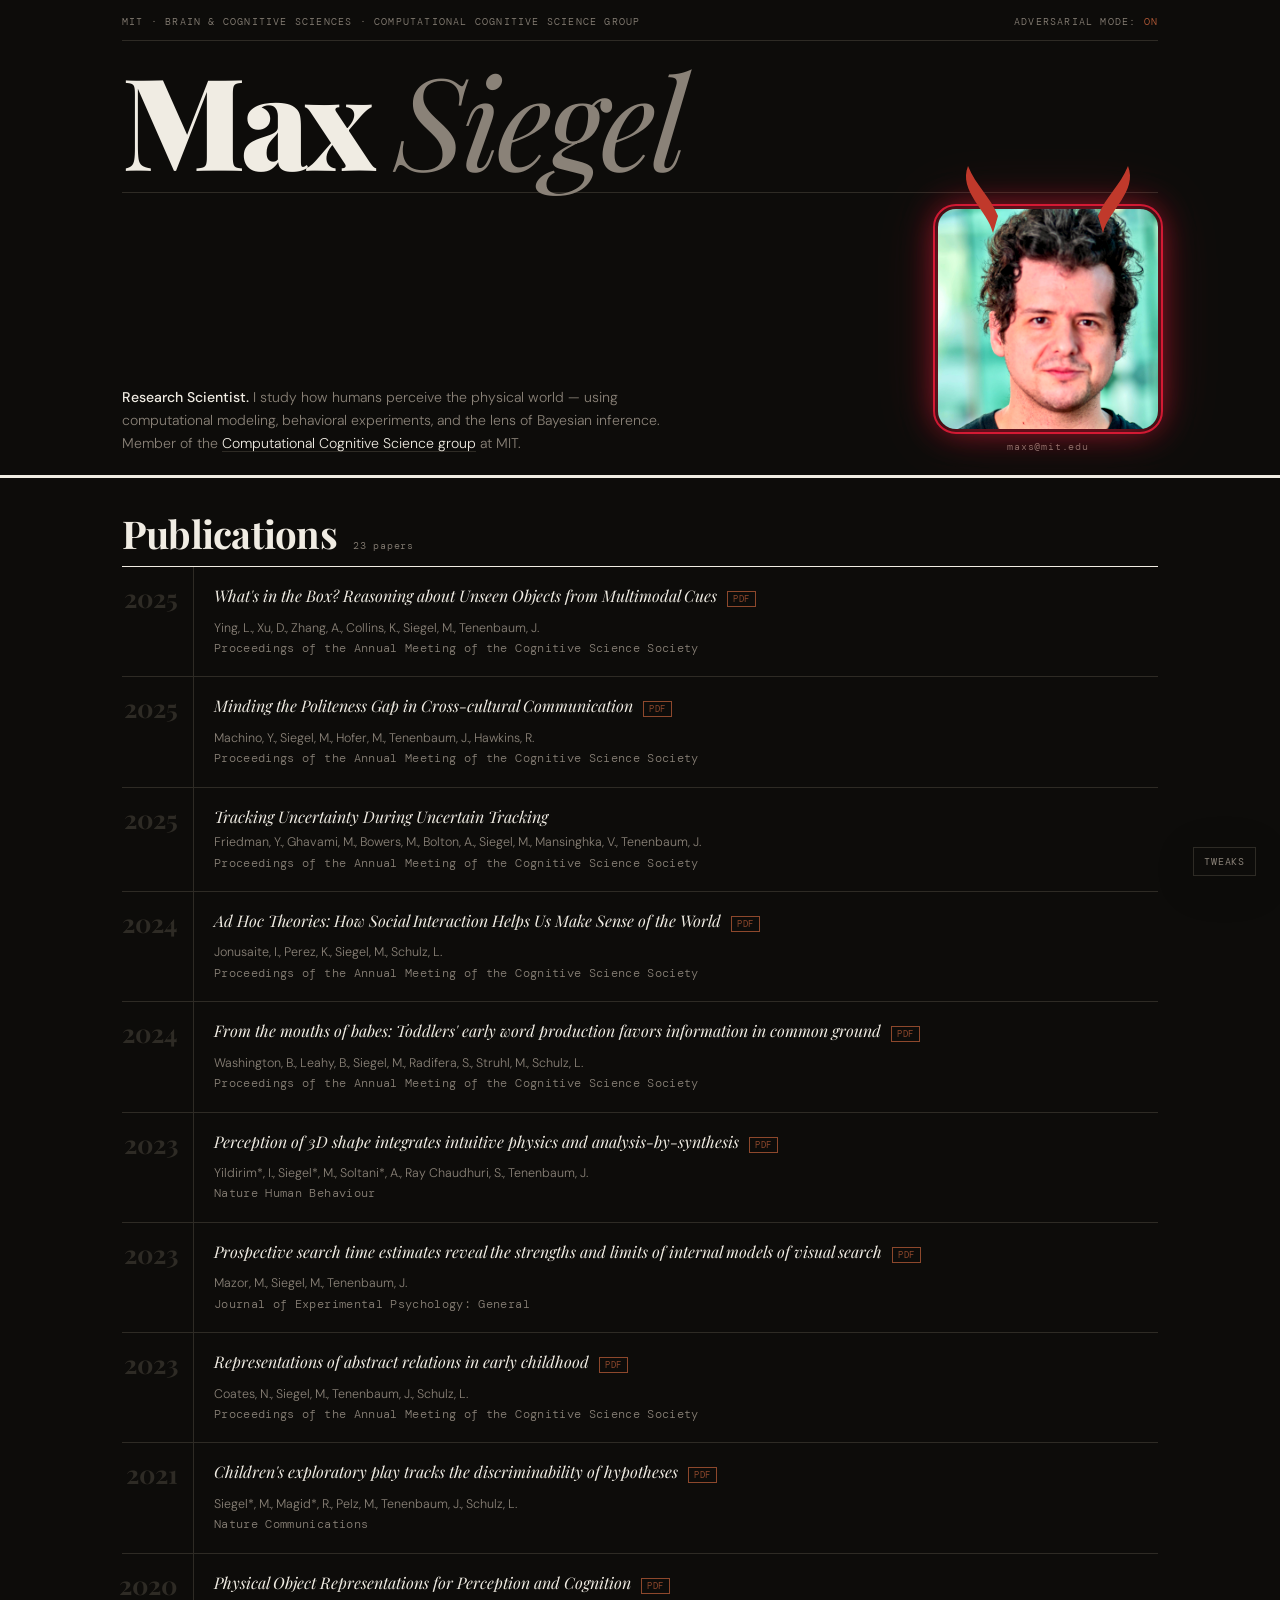
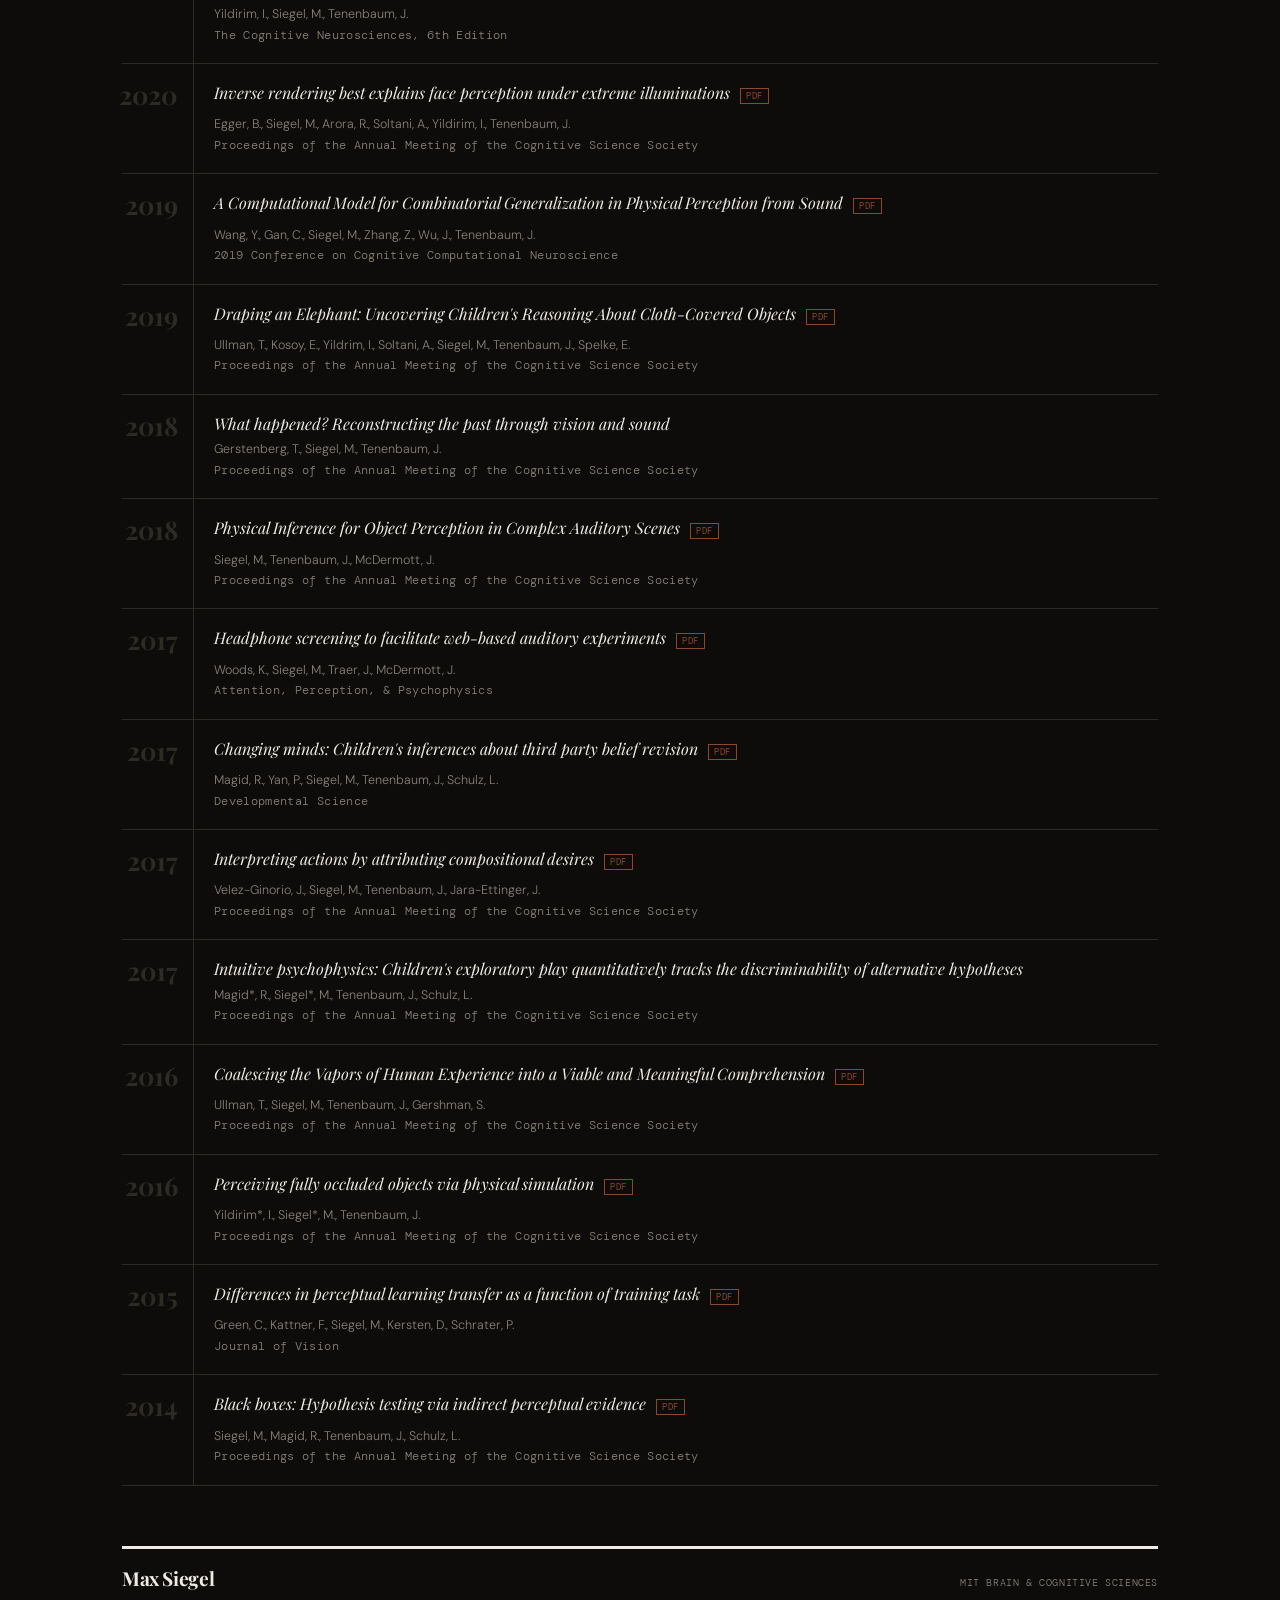
==== commit 2f2a1fbc: "tweaks" ====
--- a/index.html
+++ b/index.html
@@ -13,7 +13,8 @@
 const TWEAK_DEFAULTS = /*EDITMODE-BEGIN*/{
   "theme": "dark",
   "accentColor": "#b85c38",
-  "adversarial": true
+  "adversarial": true,
+  "devilishPortrait": true
 }/*EDITMODE-END*/;
 </script>
 
@@ -174,7 +175,7 @@
   width: 220px;
   height: 80px;
   pointer-events: none;
-  opacity: 100;
+  opacity: 0;
   transform: translateY(10px);
   transition: opacity 400ms ease, transform 400ms ease;
 }
@@ -186,6 +187,8 @@
 
 .portrait-wrap.devilish .portrait-frame {
   filter: saturate(1.4) hue-rotate(-15deg) contrast(1.1);
+  outline: 2px solid rgba(192, 57, 43, 0.75);
+  outline-offset: 3px;
   box-shadow: 0 0 32px rgba(192, 57, 43, 0.6), 0 0 64px rgba(192, 57, 43, 0.2);
 }
 
@@ -390,9 +393,32 @@
 }
 
 /* ── TWEAKS PANEL ── */
+#tweaks-toggle {
+  position: fixed;
+  bottom: 24px; right: 24px;
+  background: var(--bg);
+  border: 1px solid var(--faint);
+  color: var(--mid);
+  padding: 7px 10px;
+  font-family: var(--mono);
+  font-size: 10px;
+  font-weight: 400;
+  letter-spacing: 0.08em;
+  text-transform: uppercase;
+  cursor: pointer;
+  box-shadow: 0 8px 40px rgba(0,0,0,0.18);
+  z-index: 9998;
+}
+
+#tweaks-toggle:hover,
+#tweaks-toggle.active {
+  border-color: var(--accent);
+  color: var(--accent);
+}
+
 #tweaks-panel {
   position: fixed;
-  bottom: 24px; right: 24px;
+  bottom: 64px; right: 24px;
   background: var(--bg);
   border: 1px solid var(--faint);
   padding: 16px 18px;
@@ -403,6 +429,8 @@
   display: none;
   width: 210px;
 }
+
+#tweaks-panel.open { display: block; }
 
 #tweaks-panel h3 {
   font-family: var(--mono);
@@ -514,6 +542,7 @@
 </div>
 
 <!-- TWEAKS -->
+<button id="tweaks-toggle" type="button" onclick="toggleTweaksPanel()">Tweaks</button>
 <div id="tweaks-panel">
   <h3>Tweaks</h3>
 
@@ -527,6 +556,12 @@
   <div class="tweak-btn-group">
     <button class="tweak-btn active" id="adv-on" onclick="setAdversarial(true,this)">On</button>
     <button class="tweak-btn" id="adv-off" onclick="setAdversarial(false,this)">Off</button>
+  </div>
+
+  <label>Devilish portrait</label>
+  <div class="tweak-btn-group">
+    <button class="tweak-btn active" id="devilish-on" onclick="setDevilishPortrait(true,this)">On</button>
+    <button class="tweak-btn" id="devilish-off" onclick="setDevilishPortrait(false,this)">Off</button>
   </div>
 
   <label>Accent</label>
@@ -713,7 +748,7 @@
 }
 
 // ── TWEAKS ──
-let state = { theme: 'dark', accentColor: '#b85c38', adversarial: true };
+let state = { ...TWEAK_DEFAULTS };
 
 function setTheme(t, btn) {
   state.theme = t;
@@ -729,27 +764,41 @@
   persist();
 }
 
-function setDevilish(on) {
+function applyDevilishPortrait(on) {
   const wrap = document.querySelector('.portrait-wrap');
   if (wrap) wrap.classList.toggle('devilish', on);
 }
 
-function toggleAdversarial() {
-  const on = !state.adversarial;
-  state.adversarial = on;
+function syncAdversarialControls(on) {
   window.__adversarialEnabled = on;
-  document.getElementById('adv-status').textContent = on ? 'on' : 'off';
-  document.getElementById('adv-status').style.color = on ? 'var(--accent)' : 'var(--mid)';
+  const status = document.getElementById('adv-status');
+  if (status) {
+    status.textContent = on ? 'on' : 'off';
+    status.style.color = on ? 'var(--accent)' : 'var(--mid)';
+  }
   const btnOn = document.getElementById('adv-on'), btnOff = document.getElementById('adv-off');
   if (btnOn) { btnOn.classList.toggle('active', on); btnOff.classList.toggle('active', !on); }
-  setDevilish(on);
+}
+
+function syncDevilishPortraitControls(on) {
+  applyDevilishPortrait(on);
+  const btnOn = document.getElementById('devilish-on'), btnOff = document.getElementById('devilish-off');
+  if (btnOn) { btnOn.classList.toggle('active', on); btnOff.classList.toggle('active', !on); }
+}
+
+function toggleAdversarial() {
+  setAdversarial(!state.adversarial);
+}
+
+function setAdversarial(on) {
+  state.adversarial = on;
+  syncAdversarialControls(on);
   persist();
 }
 
-function setAdversarial(on, btn) {
-  state.adversarial = on;
-  document.querySelectorAll('#adv-on,#adv-off').forEach(b => b.classList.toggle('active', b === btn));
-  window.__adversarialEnabled = on;
+function setDevilishPortrait(on) {
+  state.devilishPortrait = on;
+  syncDevilishPortraitControls(on);
   persist();
 }
 
@@ -758,9 +807,24 @@
   localStorage.setItem('ms2-state', JSON.stringify(state));
 }
 
+function setTweaksPanelOpen(open) {
+  const panel = document.getElementById('tweaks-panel');
+  const toggle = document.getElementById('tweaks-toggle');
+  if (panel) panel.classList.toggle('open', open);
+  if (toggle) {
+    toggle.classList.toggle('active', open);
+    toggle.setAttribute('aria-expanded', String(open));
+  }
+}
+
+function toggleTweaksPanel() {
+  const panel = document.getElementById('tweaks-panel');
+  setTweaksPanelOpen(!panel?.classList.contains('open'));
+}
+
 window.addEventListener('message', e => {
-  if (e.data?.type === '__activate_edit_mode') document.getElementById('tweaks-panel').style.display = 'block';
-  else if (e.data?.type === '__deactivate_edit_mode') document.getElementById('tweaks-panel').style.display = 'none';
+  if (e.data?.type === '__activate_edit_mode') setTweaksPanelOpen(true);
+  else if (e.data?.type === '__deactivate_edit_mode') setTweaksPanelOpen(false);
 });
 window.parent.postMessage({ type: '__edit_mode_available' }, '*');
 
@@ -768,18 +832,15 @@
 (function init() {
   try {
     const saved = JSON.parse(localStorage.getItem('ms2-state') || '{}');
-    if (saved.theme) { state.theme = saved.theme; document.body.classList.toggle('dark', saved.theme === 'dark'); const btn = document.querySelector(`[data-theme="${saved.theme}"]`); if (btn) { document.querySelectorAll('[data-theme]').forEach(b => b.classList.toggle('active', b === btn)); } }
-    if (saved.accentColor) { state.accentColor = saved.accentColor; document.documentElement.style.setProperty('--accent', saved.accentColor); }
-    if (saved.adversarial === false) {
-      state.adversarial = false;
-      window.__adversarialEnabled = false;
-      const on = document.getElementById('adv-on'), off = document.getElementById('adv-off');
-      if (on) { on.classList.remove('active'); off.classList.add('active'); }
-    }
+    state = { ...state, ...saved };
   } catch(e) {}
+  document.body.classList.toggle('dark', state.theme === 'dark');
+  const themeBtn = document.querySelector(`[data-theme="${state.theme}"]`);
+  if (themeBtn) { document.querySelectorAll('[data-theme]').forEach(b => b.classList.toggle('active', b === themeBtn)); }
+  document.documentElement.style.setProperty('--accent', state.accentColor);
+  syncAdversarialControls(state.adversarial !== false);
+  syncDevilishPortraitControls(state.devilishPortrait !== false);
   render();
-  // apply devilish on load if adversarial is on
-  setTimeout(() => setDevilish(state.adversarial !== false), 200);
 })();
 </script>
 </body>
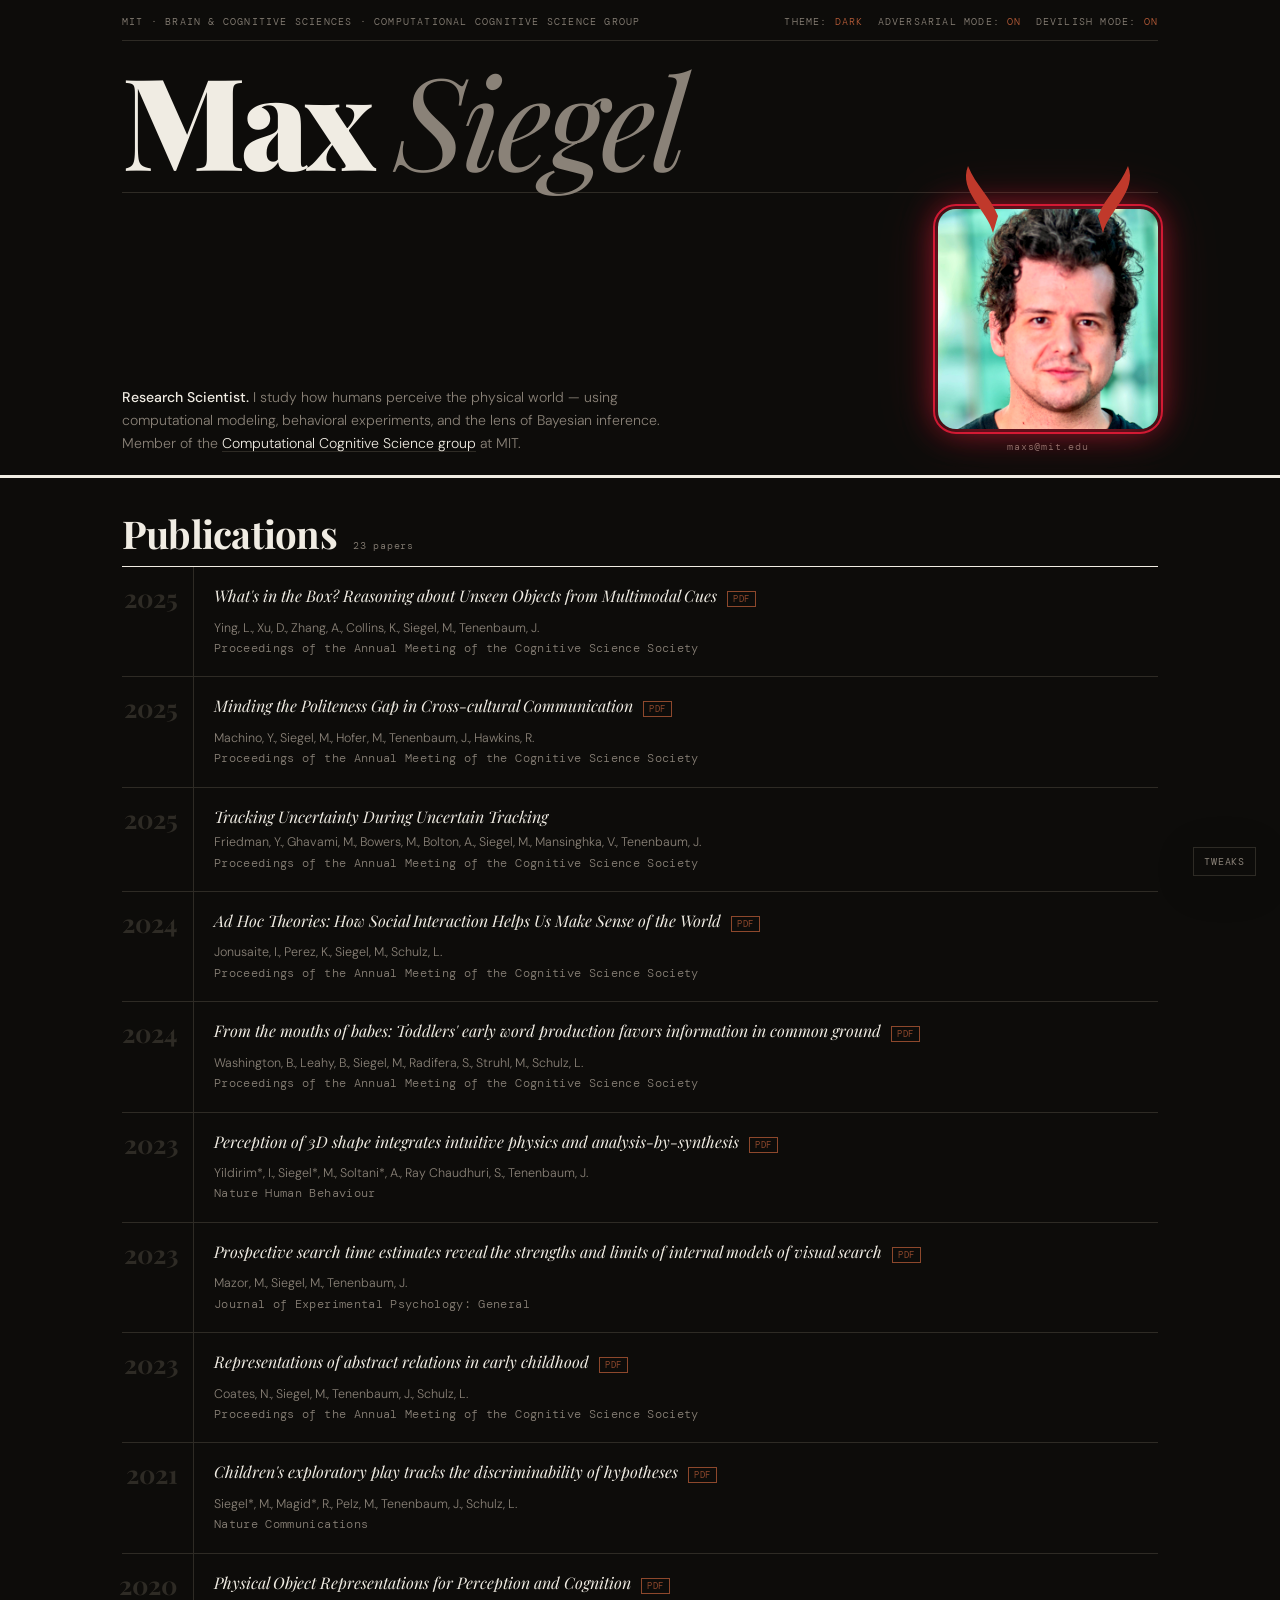
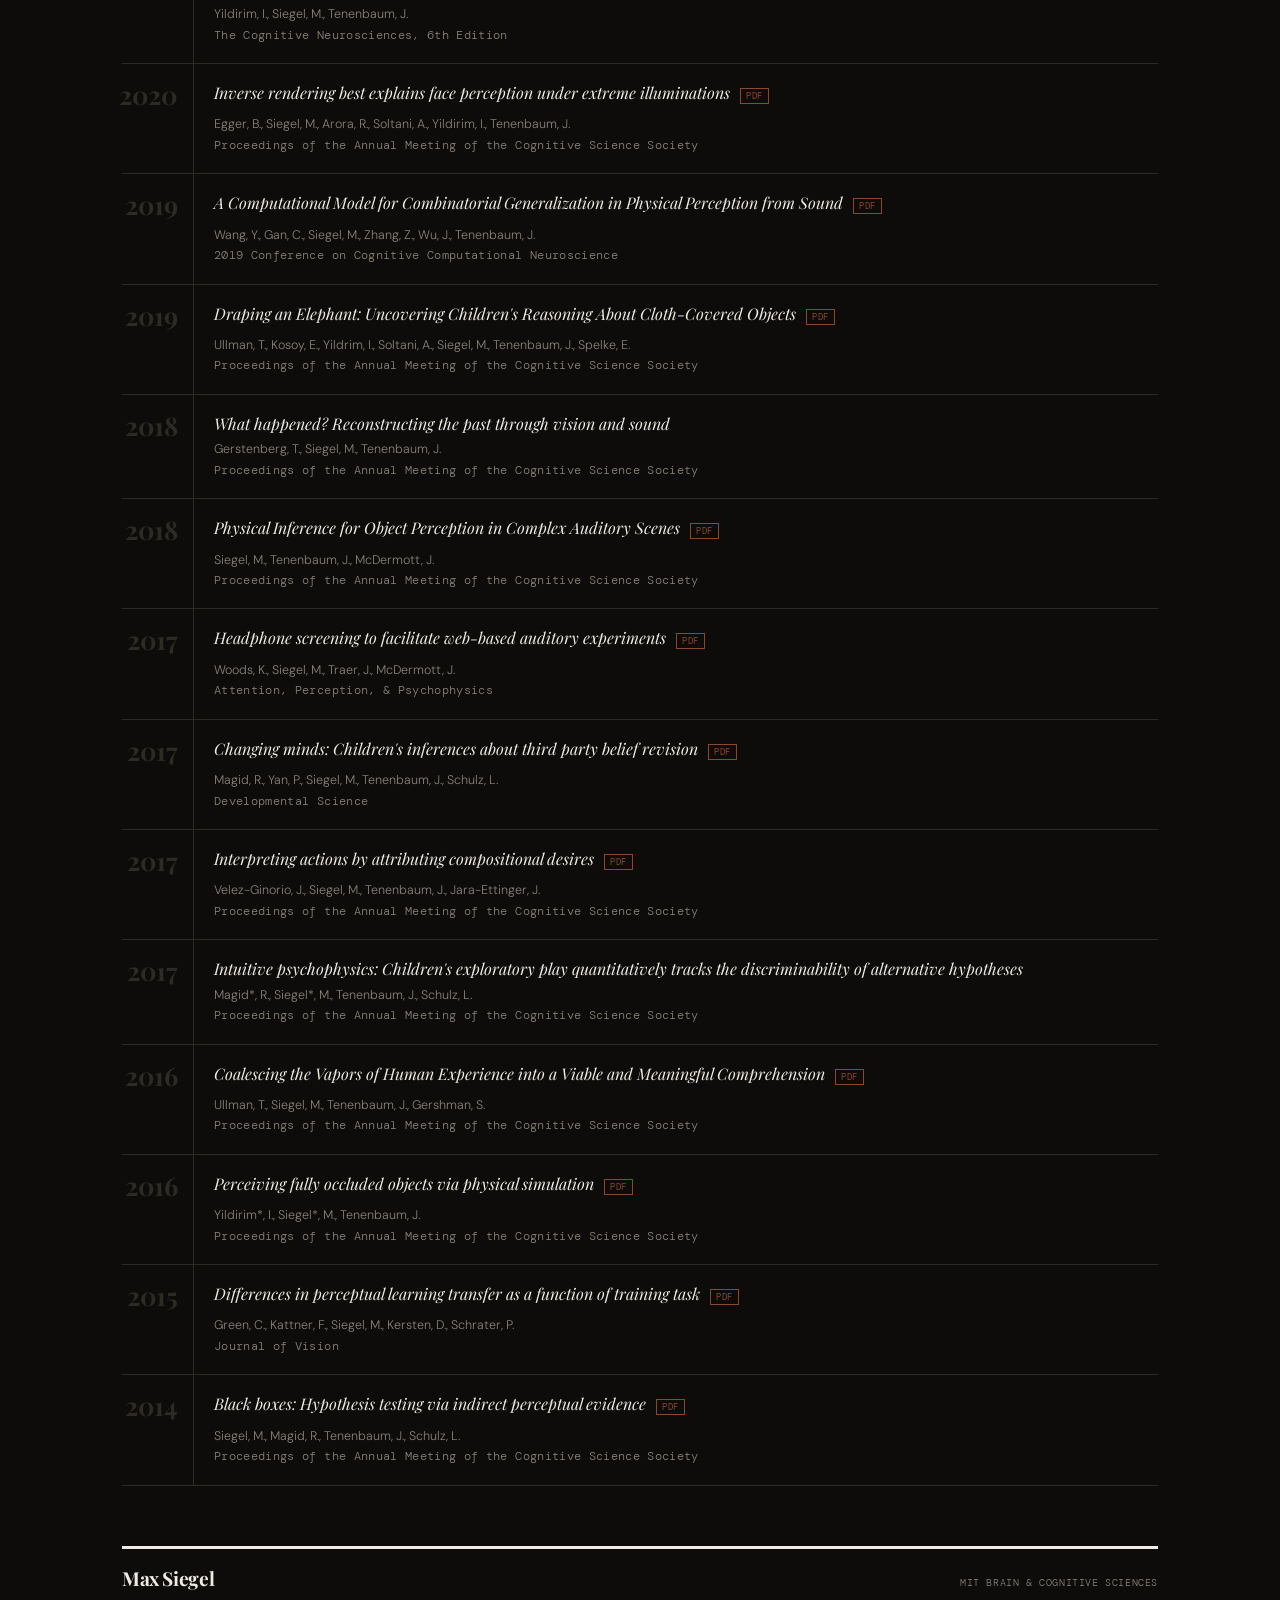
==== commit 50a43152: "_" ====
--- a/index.html
+++ b/index.html
@@ -80,6 +80,14 @@
   gap: 16px;
 }
 
+.masthead-controls {
+  display: flex;
+  align-items: center;
+  justify-content: flex-end;
+  gap: 14px;
+  flex-wrap: wrap;
+}
+
 .masthead-label {
   font-family: var(--mono);
   font-size: 10px;
@@ -87,6 +95,25 @@
   letter-spacing: 0.12em;
   text-transform: uppercase;
   color: var(--mid);
+}
+
+.masthead-control-btn {
+  background: none;
+  border: none;
+  cursor: pointer;
+  font: inherit;
+  color: inherit;
+  letter-spacing: inherit;
+  padding: 0;
+  text-transform: uppercase;
+}
+
+.masthead-control-btn span {
+  color: var(--accent);
+}
+
+.masthead-control-btn:hover {
+  color: var(--accent);
 }
 
 .masthead-name {
@@ -466,6 +493,8 @@
 /* ── RESPONSIVE ── */
 @media (max-width: 680px) {
   .masthead-inner, .page-body { padding-left: 18px; padding-right: 18px; }
+  .masthead-top { align-items: flex-start; flex-direction: column; }
+  .masthead-controls { justify-content: flex-start; gap: 10px 14px; }
   .masthead-bottom { grid-template-columns: 1fr; }
   .masthead-meta { flex-direction: row-reverse; align-items: center; }
   .portrait-frame { width: 72px; height: 72px; }
@@ -494,8 +523,10 @@
 
     <div class="masthead-top">
       <span class="masthead-label">MIT · Brain &amp; Cognitive Sciences · Computational Cognitive Science Group</span>
-      <span class="masthead-label">
-        <button id="adv-toggle" onclick="toggleAdversarial()" style="background:none;border:none;cursor:pointer;font:inherit;color:inherit;letter-spacing:inherit;padding:0;text-transform:uppercase;">adversarial mode: <span id="adv-status" style="color:var(--accent)">on</span></button>
+      <span class="masthead-label masthead-controls">
+        <button id="theme-toggle" class="masthead-control-btn" onclick="toggleTheme()">theme: <span id="theme-status">dark</span></button>
+        <button id="adv-toggle" class="masthead-control-btn" onclick="toggleAdversarial()">adversarial mode: <span id="adv-status">on</span></button>
+        <button id="devilish-toggle" class="masthead-control-btn" onclick="toggleDevilishPortrait()">devilish mode: <span id="devilish-status">on</span></button>
       </span>
     </div>
 
@@ -545,24 +576,6 @@
 <button id="tweaks-toggle" type="button" onclick="toggleTweaksPanel()">Tweaks</button>
 <div id="tweaks-panel">
   <h3>Tweaks</h3>
-
-  <label>Theme</label>
-  <div class="tweak-btn-group">
-    <button class="tweak-btn" data-theme="light" onclick="setTheme('light',this)">Light</button>
-    <button class="tweak-btn active" data-theme="dark" onclick="setTheme('dark',this)">Dark</button>
-  </div>
-
-  <label>Adversarial mode</label>
-  <div class="tweak-btn-group">
-    <button class="tweak-btn active" id="adv-on" onclick="setAdversarial(true,this)">On</button>
-    <button class="tweak-btn" id="adv-off" onclick="setAdversarial(false,this)">Off</button>
-  </div>
-
-  <label>Devilish portrait</label>
-  <div class="tweak-btn-group">
-    <button class="tweak-btn active" id="devilish-on" onclick="setDevilishPortrait(true,this)">On</button>
-    <button class="tweak-btn" id="devilish-off" onclick="setDevilishPortrait(false,this)">Off</button>
-  </div>
 
   <label>Accent</label>
   <div class="color-swatches">
@@ -750,11 +763,25 @@
 // ── TWEAKS ──
 let state = { ...TWEAK_DEFAULTS };
 
-function setTheme(t, btn) {
+function syncThemeControls(theme) {
+  document.body.classList.toggle('dark', theme === 'dark');
+  const status = document.getElementById('theme-status');
+  if (status) {
+    status.textContent = theme;
+    status.style.color = 'var(--accent)';
+  }
+  const themeBtn = document.querySelector(`[data-theme="${theme}"]`);
+  if (themeBtn) { document.querySelectorAll('[data-theme]').forEach(b => b.classList.toggle('active', b === themeBtn)); }
+}
+
+function setTheme(t) {
   state.theme = t;
-  document.body.classList.toggle('dark', t === 'dark');
-  document.querySelectorAll('[data-theme]').forEach(b => b.classList.toggle('active', b === btn));
+  syncThemeControls(t);
   persist();
+}
+
+function toggleTheme() {
+  setTheme(state.theme === 'dark' ? 'light' : 'dark');
 }
 
 function setAccent(hex, el) {
@@ -782,6 +809,11 @@
 
 function syncDevilishPortraitControls(on) {
   applyDevilishPortrait(on);
+  const status = document.getElementById('devilish-status');
+  if (status) {
+    status.textContent = on ? 'on' : 'off';
+    status.style.color = on ? 'var(--accent)' : 'var(--mid)';
+  }
   const btnOn = document.getElementById('devilish-on'), btnOff = document.getElementById('devilish-off');
   if (btnOn) { btnOn.classList.toggle('active', on); btnOff.classList.toggle('active', !on); }
 }
@@ -800,6 +832,10 @@
   state.devilishPortrait = on;
   syncDevilishPortraitControls(on);
   persist();
+}
+
+function toggleDevilishPortrait() {
+  setDevilishPortrait(!state.devilishPortrait);
 }
 
 function persist() {
@@ -834,9 +870,7 @@
     const saved = JSON.parse(localStorage.getItem('ms2-state') || '{}');
     state = { ...state, ...saved };
   } catch(e) {}
-  document.body.classList.toggle('dark', state.theme === 'dark');
-  const themeBtn = document.querySelector(`[data-theme="${state.theme}"]`);
-  if (themeBtn) { document.querySelectorAll('[data-theme]').forEach(b => b.classList.toggle('active', b === themeBtn)); }
+  syncThemeControls(state.theme);
   document.documentElement.style.setProperty('--accent', state.accentColor);
   syncAdversarialControls(state.adversarial !== false);
   syncDevilishPortraitControls(state.devilishPortrait !== false);
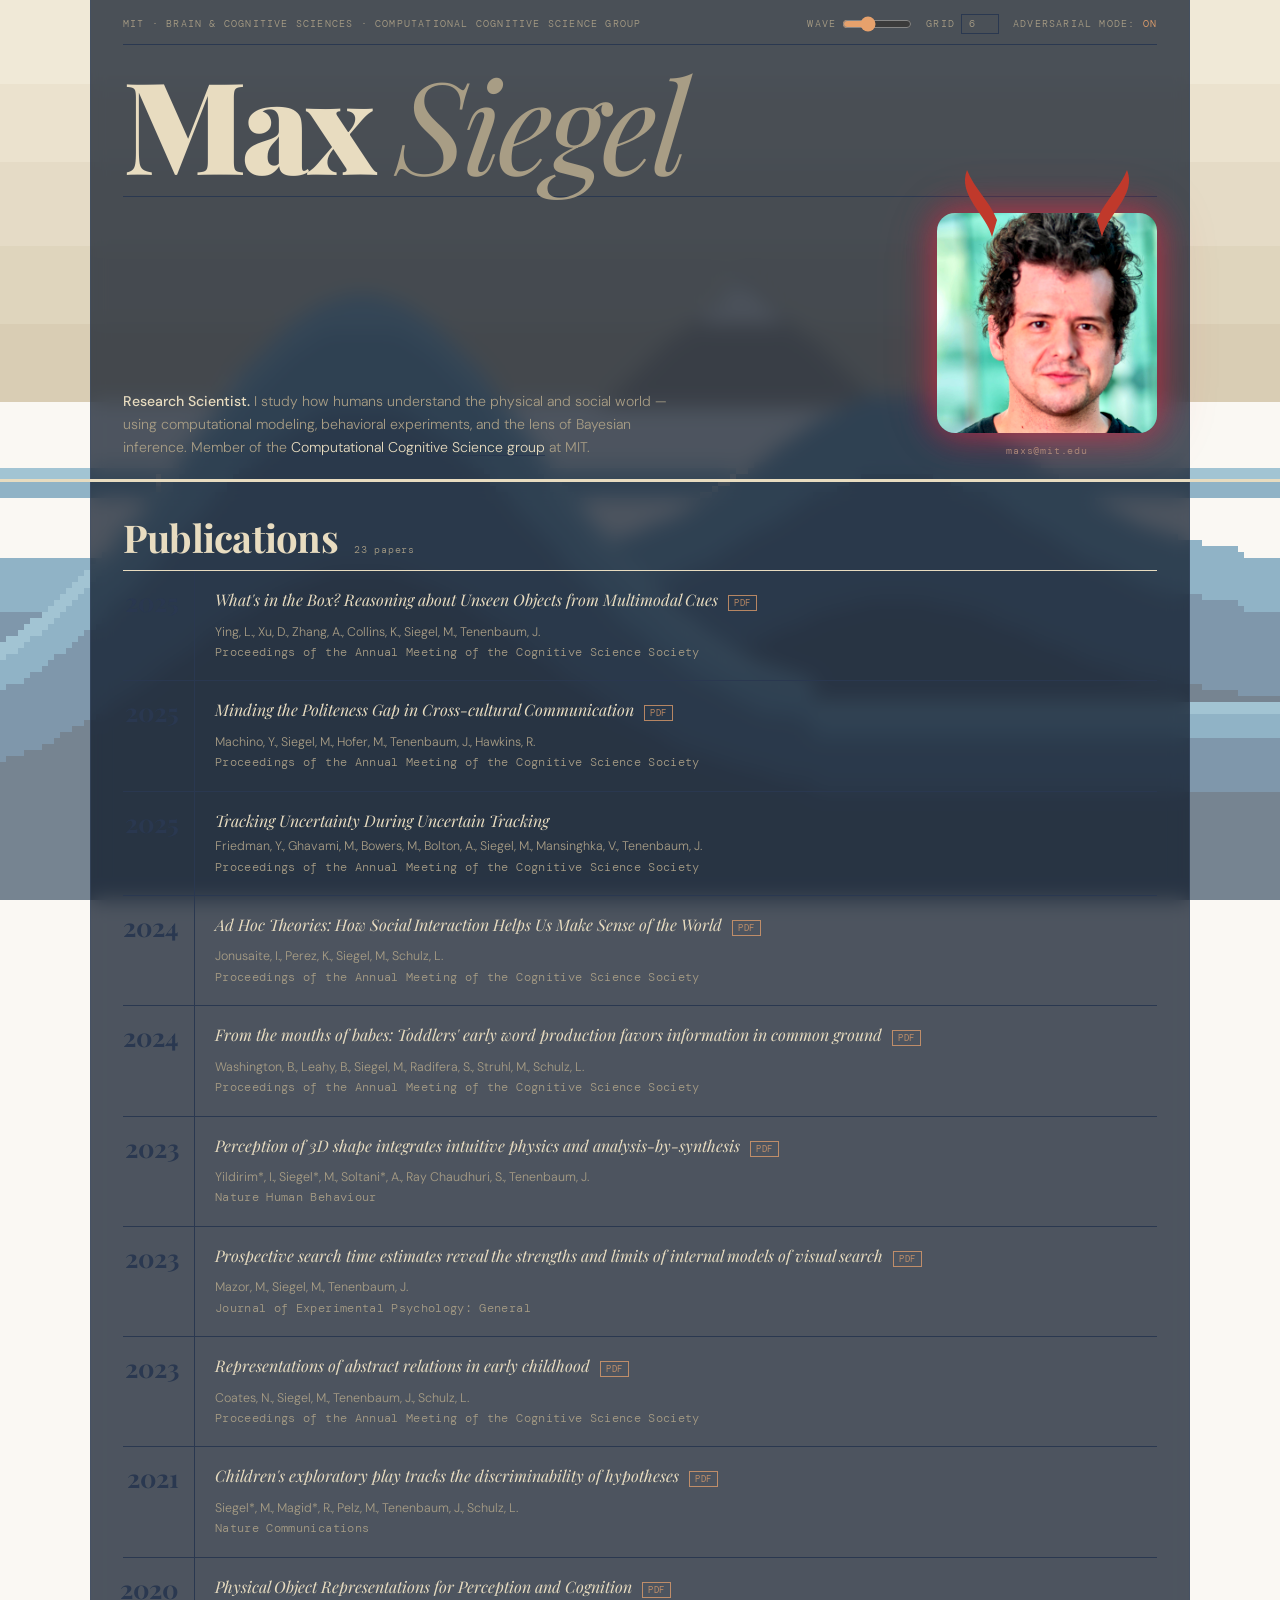
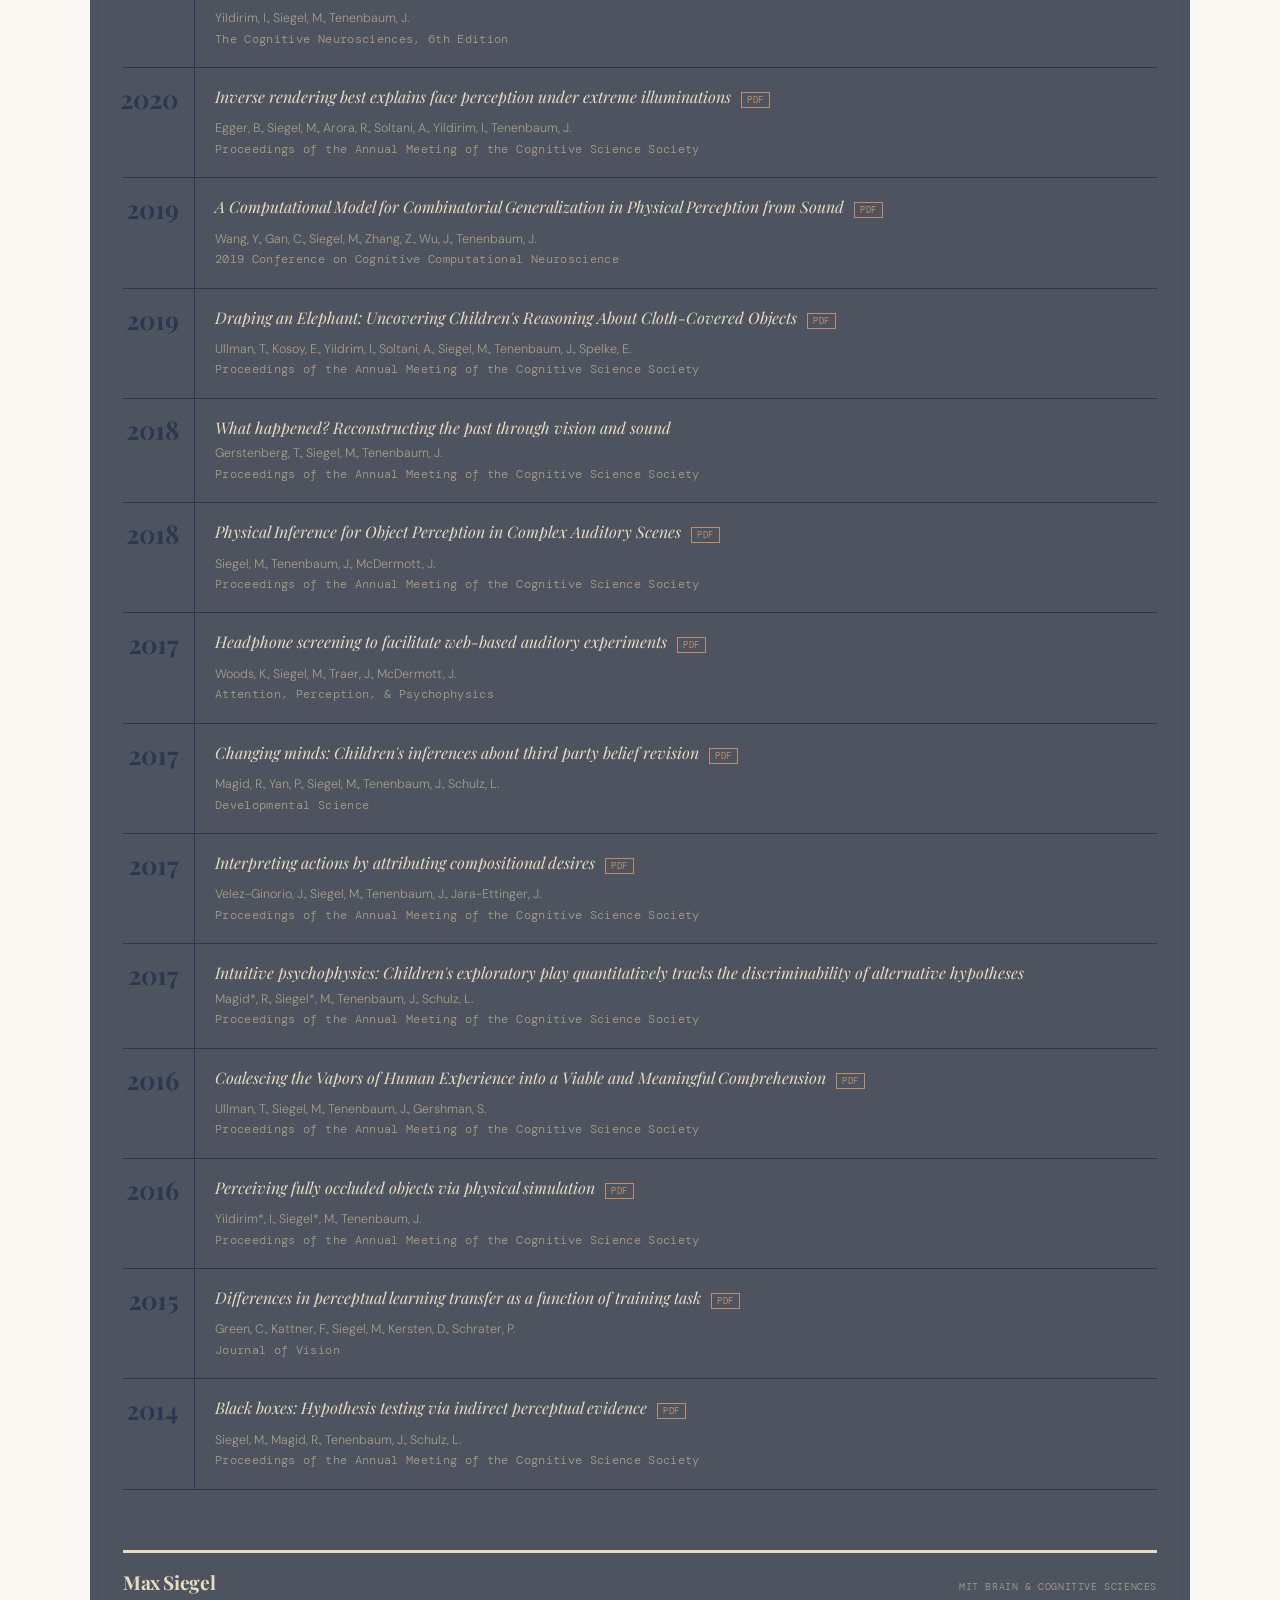
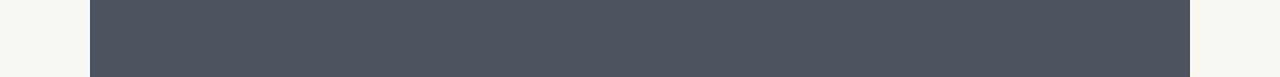
==== commit 7af25ffc: "_" ====
--- a/index.html
+++ b/index.html
@@ -13,8 +13,7 @@
 const TWEAK_DEFAULTS = /*EDITMODE-BEGIN*/{
   "theme": "dark",
   "accentColor": "#b85c38",
-  "adversarial": true,
-  "devilishPortrait": true
+  "adversarial": false
 }/*EDITMODE-END*/;
 </script>
 
@@ -23,35 +22,58 @@
 
 /* ── TOKENS ── */
 :root {
-  --bg:      #faf8f3;
-  --ink:     #0f0e0c;
-  --mid:     #4a4540;
-  --faint:   #c8c3ba;
-  --paper:   #f2ede4;
-  --accent:  #b85c38;
+  --bg:        #faf8f3;
+  --ink:       #0f0e0c;
+  --mid:       #4a4540;
+  --faint:     #c8c3ba;
+  --paper:     #f2ede4;
+  --surface:   rgba(247, 244, 237, 0.82);
+  --surface-edge: rgba(200, 195, 186, 0.55);
+  --accent:    #b85c38;
   --display: "Playfair Display", "Georgia", serif;
   --mono:    "DM Mono", "Courier New", monospace;
   --sans:    "DM Sans", system-ui, sans-serif;
 }
 body.dark {
-  --bg:    #0d0c0a;
-  --ink:   #f0ece3;
-  --mid:   #8a8278;
-  --faint: #2e2b25;
-  --paper: #141210;
+  --bg:           #07101e;
+  --ink:          #e8dcc0;
+  --mid:          #a89d85;
+  --faint:        #2a3850;
+  --paper:        #0d1828;
+  --surface:      rgba(10, 22, 38, 0.72);
+  --surface-edge: rgba(60, 80, 110, 0.45);
+  --accent:       #e6a16c;
 }
 
 /* ── BASE ── */
-html { scroll-behavior: smooth; }
+html {
+  scroll-behavior: smooth;
+  background: var(--bg);
+}
 body {
-  background: var(--bg);
+  background: transparent;
   color: var(--ink);
   font-family: var(--sans);
   font-size: 15px;
   line-height: 1.6;
   -webkit-font-smoothing: antialiased;
-  transition: background 300ms, color 300ms;
-}
+  transition: color 300ms;
+  position: relative;
+}
+
+#wave-bg {
+  position: fixed;
+  inset: 0;
+  width: 100vw;
+  height: 100vh;
+  z-index: -1;
+  image-rendering: pixelated;
+  image-rendering: crisp-edges;
+  pointer-events: none;
+  opacity: 0.6;
+}
+
+body.dark #wave-bg { opacity: 0.55; }
 
 a { color: var(--accent); text-decoration: none; }
 a:hover { text-decoration: underline; text-decoration-thickness: 1px; }
@@ -69,6 +91,11 @@
   max-width: 1100px;
   margin: 0 auto;
   padding: 0 32px;
+  background: var(--surface);
+  backdrop-filter: blur(10px);
+  -webkit-backdrop-filter: blur(10px);
+  border-left: 1px solid var(--surface-edge);
+  border-right: 1px solid var(--surface-edge);
 }
 
 .masthead-top {
@@ -80,14 +107,6 @@
   gap: 16px;
 }
 
-.masthead-controls {
-  display: flex;
-  align-items: center;
-  justify-content: flex-end;
-  gap: 14px;
-  flex-wrap: wrap;
-}
-
 .masthead-label {
   font-family: var(--mono);
   font-size: 10px;
@@ -95,25 +114,6 @@
   letter-spacing: 0.12em;
   text-transform: uppercase;
   color: var(--mid);
-}
-
-.masthead-control-btn {
-  background: none;
-  border: none;
-  cursor: pointer;
-  font: inherit;
-  color: inherit;
-  letter-spacing: inherit;
-  padding: 0;
-  text-transform: uppercase;
-}
-
-.masthead-control-btn span {
-  color: var(--accent);
-}
-
-.masthead-control-btn:hover {
-  color: var(--accent);
 }
 
 .masthead-name {
@@ -214,8 +214,6 @@
 
 .portrait-wrap.devilish .portrait-frame {
   filter: saturate(1.4) hue-rotate(-15deg) contrast(1.1);
-  outline: 2px solid rgba(192, 57, 43, 0.75);
-  outline-offset: 3px;
   box-shadow: 0 0 32px rgba(192, 57, 43, 0.6), 0 0 64px rgba(192, 57, 43, 0.2);
 }
 
@@ -260,6 +258,11 @@
   max-width: 1100px;
   margin: 0 auto;
   padding: 0 32px 80px;
+  background: var(--surface);
+  backdrop-filter: blur(10px);
+  -webkit-backdrop-filter: blur(10px);
+  border-left: 1px solid var(--surface-edge);
+  border-right: 1px solid var(--surface-edge);
 }
 
 /* ── SECTION HEADER ── */
@@ -296,9 +299,7 @@
   display: grid;
   grid-template-columns: 72px 1fr;
   border-bottom: 1px solid var(--faint);
-  transition: background 120ms;
-}
-.pub-item:hover { background: var(--paper); }
+}
 
 .pub-year-col {
   padding: 18px 16px 18px 0;
@@ -420,32 +421,9 @@
 }
 
 /* ── TWEAKS PANEL ── */
-#tweaks-toggle {
+#tweaks-panel {
   position: fixed;
   bottom: 24px; right: 24px;
-  background: var(--bg);
-  border: 1px solid var(--faint);
-  color: var(--mid);
-  padding: 7px 10px;
-  font-family: var(--mono);
-  font-size: 10px;
-  font-weight: 400;
-  letter-spacing: 0.08em;
-  text-transform: uppercase;
-  cursor: pointer;
-  box-shadow: 0 8px 40px rgba(0,0,0,0.18);
-  z-index: 9998;
-}
-
-#tweaks-toggle:hover,
-#tweaks-toggle.active {
-  border-color: var(--accent);
-  color: var(--accent);
-}
-
-#tweaks-panel {
-  position: fixed;
-  bottom: 64px; right: 24px;
   background: var(--bg);
   border: 1px solid var(--faint);
   padding: 16px 18px;
@@ -457,8 +435,6 @@
   width: 210px;
 }
 
-#tweaks-panel.open { display: block; }
-
 #tweaks-panel h3 {
   font-family: var(--mono);
   font-size: 10px; font-weight: 400; text-transform: uppercase;
@@ -493,8 +469,6 @@
 /* ── RESPONSIVE ── */
 @media (max-width: 680px) {
   .masthead-inner, .page-body { padding-left: 18px; padding-right: 18px; }
-  .masthead-top { align-items: flex-start; flex-direction: column; }
-  .masthead-controls { justify-content: flex-start; gap: 10px 14px; }
   .masthead-bottom { grid-template-columns: 1fr; }
   .masthead-meta { flex-direction: row-reverse; align-items: center; }
   .portrait-frame { width: 72px; height: 72px; }
@@ -518,15 +492,23 @@
 <body class="dark">
 
 <!-- MASTHEAD -->
+<canvas id="wave-bg"></canvas>
+
 <header class="masthead">
   <div class="masthead-inner">
 
     <div class="masthead-top">
       <span class="masthead-label">MIT · Brain &amp; Cognitive Sciences · Computational Cognitive Science Group</span>
-      <span class="masthead-label masthead-controls">
-        <button id="theme-toggle" class="masthead-control-btn" onclick="toggleTheme()">theme: <span id="theme-status">dark</span></button>
-        <button id="adv-toggle" class="masthead-control-btn" onclick="toggleAdversarial()">adversarial mode: <span id="adv-status">on</span></button>
-        <button id="devilish-toggle" class="masthead-control-btn" onclick="toggleDevilishPortrait()">devilish mode: <span id="devilish-status">on</span></button>
+      <span class="masthead-label" style="display:flex;align-items:center;gap:14px;">
+        <span style="display:flex;align-items:center;gap:6px;">
+          <span style="text-transform:uppercase;">wave</span>
+          <input type="range" id="wave-strength" min="0" max="3" step="0.05" value="1" style="width:70px;accent-color:var(--accent);vertical-align:middle;">
+        </span>
+        <span style="display:flex;align-items:center;gap:6px;">
+          <span style="text-transform:uppercase;">grid</span>
+          <input type="number" id="wave-pixel" min="2" max="16" step="1" value="6" style="width:38px;font:inherit;color:inherit;background:transparent;border:1px solid var(--faint);padding:1px 3px;text-align:center;">
+        </span>
+        <button id="adv-toggle" onclick="toggleAdversarial()" style="background:none;border:none;cursor:pointer;font:inherit;color:inherit;letter-spacing:inherit;padding:0;text-transform:uppercase;">adversarial mode: <span id="adv-status" style="color:var(--accent)">on</span></button>
       </span>
     </div>
 
@@ -534,7 +516,7 @@
 
     <div class="masthead-bottom">
       <p class="masthead-bio">
-        <strong>Research Scientist.</strong> I study how humans perceive the physical world — using computational modeling, behavioral experiments, and the lens of Bayesian inference. Member of the <a href="https://cocosci.mit.edu">Computational Cognitive Science group</a> at MIT.
+        <strong>Research Scientist.</strong> I study how humans understand the physical and social world — using computational modeling, behavioral experiments, and the lens of Bayesian inference. Member of the <a href="https://cocosci.mit.edu">Computational Cognitive Science group</a> at MIT.
       </p>
       <div class="masthead-meta">
         <div class="portrait-wrap">
@@ -573,9 +555,20 @@
 </div>
 
 <!-- TWEAKS -->
-<button id="tweaks-toggle" type="button" onclick="toggleTweaksPanel()">Tweaks</button>
 <div id="tweaks-panel">
   <h3>Tweaks</h3>
+
+  <label>Theme</label>
+  <div class="tweak-btn-group">
+    <button class="tweak-btn" data-theme="light" onclick="setTheme('light',this)">Light</button>
+    <button class="tweak-btn active" data-theme="dark" onclick="setTheme('dark',this)">Dark</button>
+  </div>
+
+  <label>Adversarial mode</label>
+  <div class="tweak-btn-group">
+    <button class="tweak-btn active" id="adv-on" onclick="setAdversarial(true,this)">On</button>
+    <button class="tweak-btn" id="adv-off" onclick="setAdversarial(false,this)">Off</button>
+  </div>
 
   <label>Accent</label>
   <div class="color-swatches">
@@ -588,6 +581,305 @@
 </div>
 
 <script>
+// ── HOKUSAI WAVE BACKGROUND (real wave-equation simulation) ──
+(function() {
+  const canvas = document.getElementById('wave-bg');
+  if (!canvas) return;
+  const ctx = canvas.getContext('2d');
+
+  let PIXEL_SIZE = 6;
+  let W, H, PW, PH;
+
+  // Each layer has its own 1D height field with real wave-equation dynamics.
+  // h[i] is height at column i; updated via h_new = 2h - h_old + c²(h[i+1]+h[i-1]-2h[i])
+  // We integrate height in "vertical pixel" units (small).
+  // Layers: far (back), mid, big (front).
+  const layers = [];
+
+  function makeLayer(opts) {
+    const w = PW;
+    return {
+      ...opts,
+      h:     new Float32Array(w),
+      hOld:  new Float32Array(w),
+      hNew:  new Float32Array(w),
+      width: w,
+    };
+  }
+
+  function initLayers() {
+    layers.length = 0;
+    // Scale all spatial parameters as fractions of grid width so behavior
+    // is consistent across screen sizes.
+    const baseScale = PW / 200;  // reference: 200-cell-wide grid
+    layers.push(makeLayer({
+      name: 'far',
+      base: Math.floor(PH * 0.52),
+      c2: 0.20,
+      damping: 0.998,
+      mouseStrength: 1.2,
+      vertRange: Math.round(14 * baseScale),
+      kernelHalfWidth: Math.max(3, Math.round(4 * baseScale)),
+      kernelSigma: 6 * baseScale * baseScale,
+    }));
+    layers.push(makeLayer({
+      name: 'mid',
+      base: Math.floor(PH * 0.62),
+      c2: 0.28,
+      damping: 0.996,
+      mouseStrength: 2.0,
+      vertRange: Math.round(18 * baseScale),
+      kernelHalfWidth: Math.max(4, Math.round(5 * baseScale)),
+      kernelSigma: 6 * baseScale * baseScale,
+    }));
+    layers.push(makeLayer({
+      name: 'big',
+      base: Math.floor(PH * 0.78),
+      c2: 0.32,
+      damping: 0.995,
+      mouseStrength: 3.0,
+      vertRange: Math.round(24 * baseScale),
+      kernelHalfWidth: Math.max(5, Math.round(6 * baseScale)),
+      kernelSigma: 6 * baseScale * baseScale,
+    }));
+  }
+
+  // Mouse interaction
+  let mouseActive = false;
+  let mousePX = -999, mousePY = -999;
+  let lastMousePX = -999, lastMousePY = -999;
+  let mouseVX = 0, mouseVY = 0;
+
+  function resize() {
+    PW = Math.ceil(window.innerWidth  / PIXEL_SIZE);
+    PH = Math.ceil(window.innerHeight / PIXEL_SIZE);
+    canvas.width  = PW;
+    canvas.height = PH;
+    W = window.innerWidth;
+    H = window.innerHeight;
+    initLayers();
+  }
+  resize();
+  window.addEventListener('resize', resize);
+  // expose for slider
+  window.__setPixelSize = (n) => { PIXEL_SIZE = n; resize(); };
+
+  window.addEventListener('mousemove', e => {
+    const px = e.clientX / PIXEL_SIZE;
+    const py = e.clientY / PIXEL_SIZE;
+    if (mouseActive) {
+      mouseVX = px - lastMousePX;
+      mouseVY = py - lastMousePY;
+    }
+    lastMousePX = px;
+    lastMousePY = py;
+    mousePX = px;
+    mousePY = py;
+    mouseActive = true;
+  });
+  window.addEventListener('mouseleave', () => { mouseActive = false; });
+  window.addEventListener('click', e => {
+    const px = e.clientX / PIXEL_SIZE;
+    const py = e.clientY / PIXEL_SIZE;
+    const userMult = (window.__interactionStrength != null ? window.__interactionStrength : 1);
+    for (const L of layers) {
+      const dy = Math.abs(py - L.base);
+      if (dy < L.vertRange * 2) {
+        const ix = Math.round(px);
+        if (ix < 1 || ix >= L.width - 1) continue;
+        const strength = (1 - dy / (L.vertRange * 2)) * 4 * userMult;
+        const halfW = L.kernelHalfWidth;
+        const sigma = L.kernelSigma;
+        for (let k = -halfW; k <= halfW; k++) {
+          const i = ix + k;
+          if (i < 1 || i >= L.width - 1) continue;
+          const falloff = Math.exp(-k*k / sigma);
+          L.h[i] += strength * falloff;
+        }
+      }
+    }
+  });
+
+  // Static "great wave curl" silhouette — Hokusai's iconic shape.
+  // This is the baseline shape of the big wave; the simulation adds ripples on top.
+  function bigWaveBaseline(x) {
+    let h = 0;
+    const curlCenter = 0.28;
+    const curlWidth  = 0.22;
+    const d = (x - curlCenter) / curlWidth;
+    if (Math.abs(d) < 1.6) {
+      h -= Math.exp(-d * d * 1.2) * 0.45 * PH;
+    }
+    return h;
+  }
+  function midWaveBaseline(x) {
+    const c = 0.7;
+    const d = (x - c) / 0.18;
+    if (Math.abs(d) < 1.5) return -Math.exp(-d * d * 1.5) * 0.18 * PH;
+    return 0;
+  }
+
+  // Hokusai palette
+  const PAL = {
+    sky:       '#e8dcc0',
+    skyDeep:   '#c9b890',
+    fuji:      '#7a6a52',
+    waveDeep:  '#0a2540',
+    waveMid:   '#1a4870',
+    waveLight: '#3a7aa0',
+    waveTeal:  '#5a9ab8',
+    foam:      '#f0e8d8',
+    foamShade: '#c8c0b0',
+  };
+
+  function stepLayer(L) {
+    const { h, hOld, hNew, width, c2, damping } = L;
+    // wave equation (free boundaries via clamp)
+    for (let i = 1; i < width - 1; i++) {
+      const lap = h[i+1] + h[i-1] - 2 * h[i];
+      hNew[i] = (2 * h[i] - hOld[i] + c2 * lap) * damping;
+    }
+    // boundaries: reflect (copy interior)
+    hNew[0] = hNew[1];
+    hNew[width-1] = hNew[width-2];
+    // rotate buffers
+    L.hOld = h;
+    L.h = hNew;
+    L.hNew = hOld;
+  }
+
+  function applyMouseToLayer(L) {
+    if (!mouseActive) return;
+    const dy = Math.abs(mousePY - L.base);
+    if (dy >= L.vertRange) return;
+    const ix = Math.round(mousePX);
+    if (ix < 1 || ix >= L.width - 1) return;
+    const proximity = 1 - dy / L.vertRange;
+    const speed = Math.min(8, Math.sqrt(mouseVX*mouseVX + mouseVY*mouseVY));
+    const userMult = (window.__interactionStrength != null ? window.__interactionStrength : 1);
+    const push = proximity * (0.25 + speed * 0.25) * L.mouseStrength * userMult;
+    const halfW = L.kernelHalfWidth;
+    const sigma = L.kernelSigma;
+    for (let k = -halfW; k <= halfW; k++) {
+      const i = ix + k;
+      if (i < 1 || i >= L.width - 1) continue;
+      const falloff = Math.exp(-k*k / sigma);
+      L.h[i] += push * falloff;
+    }
+  }
+
+  function frame(t) {
+    const time = t / 1000;
+    mouseVX *= 0.85;
+    mouseVY *= 0.85;
+
+    // Step physics for each layer (apply mouse first, then integrate)
+    for (const L of layers) {
+      applyMouseToLayer(L);
+      stepLayer(L);
+    }
+
+    // ── SKY (banded) ──
+    const skyBaseline = Math.floor(PH * 0.45);
+    const skyColors = ['#e8dcc0', '#dfd0b0', '#d4c4a0', '#c9b890', '#bda980'];
+    for (let y = 0; y < skyBaseline; y++) {
+      const r = y / skyBaseline;
+      ctx.fillStyle = skyColors[Math.floor(r * 5)] || skyColors[4];
+      ctx.fillRect(0, y, PW, 1);
+    }
+
+    // ── MT FUJI ──
+    const fujiBase = skyBaseline;
+    const fujiPeakX = Math.floor(PW * 0.58);
+    const fujiPeakY = Math.floor(PH * 0.30);
+    const fujiHalfWidth = Math.floor(PH * 0.16);
+    ctx.fillStyle = PAL.fuji;
+    for (let y = fujiPeakY; y <= fujiBase; y++) {
+      const progress = (y - fujiPeakY) / (fujiBase - fujiPeakY);
+      const w = Math.floor(progress * fujiHalfWidth);
+      ctx.fillRect(fujiPeakX - w, y, w * 2, 1);
+    }
+    ctx.fillStyle = PAL.foam;
+    for (let y = fujiPeakY; y <= fujiPeakY + Math.floor(fujiHalfWidth * 0.35); y++) {
+      const progress = (y - fujiPeakY) / (fujiBase - fujiPeakY);
+      const w = Math.floor(progress * fujiHalfWidth * 0.85);
+      const jitter = Math.floor(Math.sin(y * 2.3) * 1.5);
+      ctx.fillRect(fujiPeakX - w + jitter, y, w * 2 - jitter, 1);
+    }
+
+    // ── FAR LAYER ──
+    const far = layers[0];
+    for (let px = 0; px < PW; px++) {
+      const surfY = Math.floor(far.base + far.h[px] * 0.5);
+      ctx.fillStyle = PAL.waveTeal;
+      ctx.fillRect(px, surfY, 1, 2);
+      ctx.fillStyle = PAL.waveLight;
+      ctx.fillRect(px, surfY + 2, 1, 3);
+    }
+
+    // ── MID LAYER ──
+    const mid = layers[1];
+    for (let px = 0; px < PW; px++) {
+      const x = px / PW;
+      const surfY = Math.floor(mid.base + midWaveBaseline(x) + mid.h[px] * 0.7);
+      // foam crest where slope is steep
+      const hLeft = px > 0 ? mid.h[px-1] : mid.h[px];
+      const baseSlope = px > 0 ? midWaveBaseline((px-1)/PW) - midWaveBaseline(x) : 0;
+      const slope = (mid.h[px] - hLeft) * 0.7 - baseSlope;
+      if (slope < -0.5) {
+        ctx.fillStyle = PAL.foam;
+        ctx.fillRect(px, surfY - 1, 1, 2);
+      }
+      // wave body
+      for (let y = surfY; y < PH; y++) {
+        const depth = (y - surfY) / (PH - surfY);
+        let c;
+        if (depth < 0.15) c = PAL.waveLight;
+        else if (depth < 0.4) c = PAL.waveMid;
+        else c = PAL.waveDeep;
+        ctx.fillStyle = c;
+        ctx.fillRect(px, y, 1, 1);
+      }
+    }
+
+    // ── BIG WAVE (with curl baseline + sim ripples) ──
+    const big = layers[2];
+    const surfYs = new Int16Array(PW);
+    for (let px = 0; px < PW; px++) {
+      const x = px / PW;
+      const baselineH = bigWaveBaseline(x);
+      const surfY = Math.floor(big.base + baselineH + big.h[px]);
+      surfYs[px] = surfY;
+      // wave body
+      for (let y = surfY; y < PH; y++) {
+        const depth = (y - surfY) / Math.max(1, PH - surfY);
+        let c;
+        if (depth < 0.05) c = PAL.waveTeal;
+        else if (depth < 0.18) c = PAL.waveLight;
+        else if (depth < 0.45) c = PAL.waveMid;
+        else c = PAL.waveDeep;
+        ctx.fillStyle = c;
+        ctx.fillRect(px, y, 1, 1);
+      }
+    }
+    // foam crests on big wave (from real simulation slope)
+    for (let px = 1; px < PW; px++) {
+      const slope = surfYs[px] - surfYs[px-1];
+      if (slope < -1) {
+        const thickness = Math.min(4, -slope);
+        ctx.fillStyle = PAL.foam;
+        ctx.fillRect(px, surfYs[px] - 1, 1, thickness);
+        ctx.fillStyle = PAL.foamShade;
+        ctx.fillRect(px, surfYs[px] + thickness - 1, 1, 1);
+      }
+    }
+
+    requestAnimationFrame(frame);
+  }
+
+  requestAnimationFrame(frame);
+})();
+
 // ── FLEEING LINKS ──
 (function() {
   const FLEE_RADIUS = 100;
@@ -761,27 +1053,13 @@
 }
 
 // ── TWEAKS ──
-let state = { ...TWEAK_DEFAULTS };
-
-function syncThemeControls(theme) {
-  document.body.classList.toggle('dark', theme === 'dark');
-  const status = document.getElementById('theme-status');
-  if (status) {
-    status.textContent = theme;
-    status.style.color = 'var(--accent)';
-  }
-  const themeBtn = document.querySelector(`[data-theme="${theme}"]`);
-  if (themeBtn) { document.querySelectorAll('[data-theme]').forEach(b => b.classList.toggle('active', b === themeBtn)); }
-}
-
-function setTheme(t) {
+let state = { theme: 'dark', accentColor: '#b85c38', adversarial: true };
+
+function setTheme(t, btn) {
   state.theme = t;
-  syncThemeControls(t);
+  document.body.classList.toggle('dark', t === 'dark');
+  document.querySelectorAll('[data-theme]').forEach(b => b.classList.toggle('active', b === btn));
   persist();
-}
-
-function toggleTheme() {
-  setTheme(state.theme === 'dark' ? 'light' : 'dark');
 }
 
 function setAccent(hex, el) {
@@ -791,51 +1069,28 @@
   persist();
 }
 
-function applyDevilishPortrait(on) {
+function setDevilish(on) {
   const wrap = document.querySelector('.portrait-wrap');
   if (wrap) wrap.classList.toggle('devilish', on);
 }
 
-function syncAdversarialControls(on) {
+function toggleAdversarial() {
+  const on = !state.adversarial;
+  state.adversarial = on;
   window.__adversarialEnabled = on;
-  const status = document.getElementById('adv-status');
-  if (status) {
-    status.textContent = on ? 'on' : 'off';
-    status.style.color = on ? 'var(--accent)' : 'var(--mid)';
-  }
+  document.getElementById('adv-status').textContent = on ? 'on' : 'off';
+  document.getElementById('adv-status').style.color = on ? 'var(--accent)' : 'var(--mid)';
   const btnOn = document.getElementById('adv-on'), btnOff = document.getElementById('adv-off');
   if (btnOn) { btnOn.classList.toggle('active', on); btnOff.classList.toggle('active', !on); }
-}
-
-function syncDevilishPortraitControls(on) {
-  applyDevilishPortrait(on);
-  const status = document.getElementById('devilish-status');
-  if (status) {
-    status.textContent = on ? 'on' : 'off';
-    status.style.color = on ? 'var(--accent)' : 'var(--mid)';
-  }
-  const btnOn = document.getElementById('devilish-on'), btnOff = document.getElementById('devilish-off');
-  if (btnOn) { btnOn.classList.toggle('active', on); btnOff.classList.toggle('active', !on); }
-}
-
-function toggleAdversarial() {
-  setAdversarial(!state.adversarial);
-}
-
-function setAdversarial(on) {
+  setDevilish(on);
+  persist();
+}
+
+function setAdversarial(on, btn) {
   state.adversarial = on;
-  syncAdversarialControls(on);
+  document.querySelectorAll('#adv-on,#adv-off').forEach(b => b.classList.toggle('active', b === btn));
+  window.__adversarialEnabled = on;
   persist();
-}
-
-function setDevilishPortrait(on) {
-  state.devilishPortrait = on;
-  syncDevilishPortraitControls(on);
-  persist();
-}
-
-function toggleDevilishPortrait() {
-  setDevilishPortrait(!state.devilishPortrait);
 }
 
 function persist() {
@@ -843,24 +1098,9 @@
   localStorage.setItem('ms2-state', JSON.stringify(state));
 }
 
-function setTweaksPanelOpen(open) {
-  const panel = document.getElementById('tweaks-panel');
-  const toggle = document.getElementById('tweaks-toggle');
-  if (panel) panel.classList.toggle('open', open);
-  if (toggle) {
-    toggle.classList.toggle('active', open);
-    toggle.setAttribute('aria-expanded', String(open));
-  }
-}
-
-function toggleTweaksPanel() {
-  const panel = document.getElementById('tweaks-panel');
-  setTweaksPanelOpen(!panel?.classList.contains('open'));
-}
-
 window.addEventListener('message', e => {
-  if (e.data?.type === '__activate_edit_mode') setTweaksPanelOpen(true);
-  else if (e.data?.type === '__deactivate_edit_mode') setTweaksPanelOpen(false);
+  if (e.data?.type === '__activate_edit_mode') document.getElementById('tweaks-panel').style.display = 'block';
+  else if (e.data?.type === '__deactivate_edit_mode') document.getElementById('tweaks-panel').style.display = 'none';
 });
 window.parent.postMessage({ type: '__edit_mode_available' }, '*');
 
@@ -868,13 +1108,30 @@
 (function init() {
   try {
     const saved = JSON.parse(localStorage.getItem('ms2-state') || '{}');
-    state = { ...state, ...saved };
+    if (saved.theme) { state.theme = saved.theme; document.body.classList.toggle('dark', saved.theme === 'dark'); const btn = document.querySelector(`[data-theme="${saved.theme}"]`); if (btn) { document.querySelectorAll('[data-theme]').forEach(b => b.classList.toggle('active', b === btn)); } }
+    if (saved.accentColor) { state.accentColor = saved.accentColor; document.documentElement.style.setProperty('--accent', saved.accentColor); }
+    if (saved.adversarial === false) {
+      state.adversarial = false;
+      window.__adversarialEnabled = false;
+      const on = document.getElementById('adv-on'), off = document.getElementById('adv-off');
+      if (on) { on.classList.remove('active'); off.classList.add('active'); }
+    }
   } catch(e) {}
-  syncThemeControls(state.theme);
-  document.documentElement.style.setProperty('--accent', state.accentColor);
-  syncAdversarialControls(state.adversarial !== false);
-  syncDevilishPortraitControls(state.devilishPortrait !== false);
   render();
+  setTimeout(() => setDevilish(state.adversarial !== false), 200);
+  const slider = document.getElementById('wave-strength');
+  if (slider) {
+    window.__interactionStrength = parseFloat(slider.value);
+    slider.addEventListener('input', () => {
+      window.__interactionStrength = parseFloat(slider.value);
+    });
+  }
+  const pxSlider = document.getElementById('wave-pixel');
+  if (pxSlider) {
+    pxSlider.addEventListener('input', () => {
+      if (window.__setPixelSize) window.__setPixelSize(parseInt(pxSlider.value, 10));
+    });
+  }
 })();
 </script>
 </body>
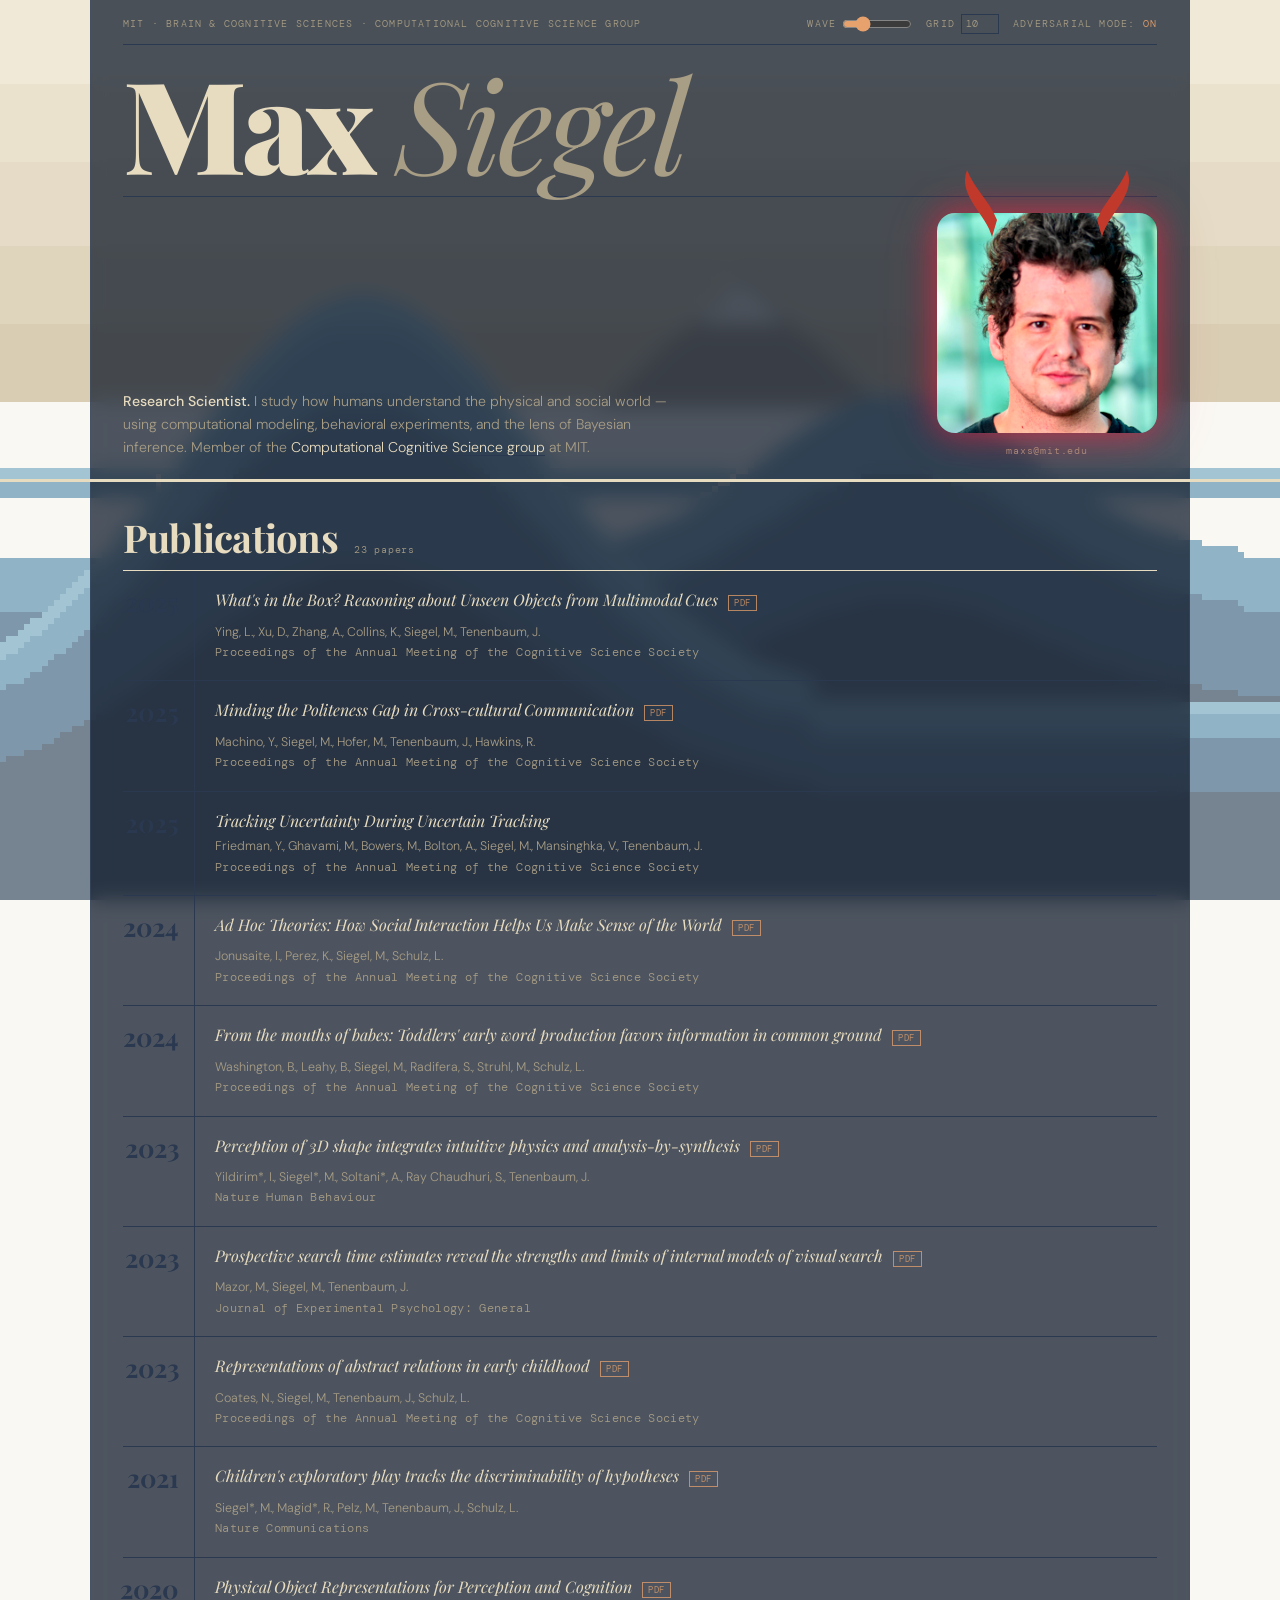
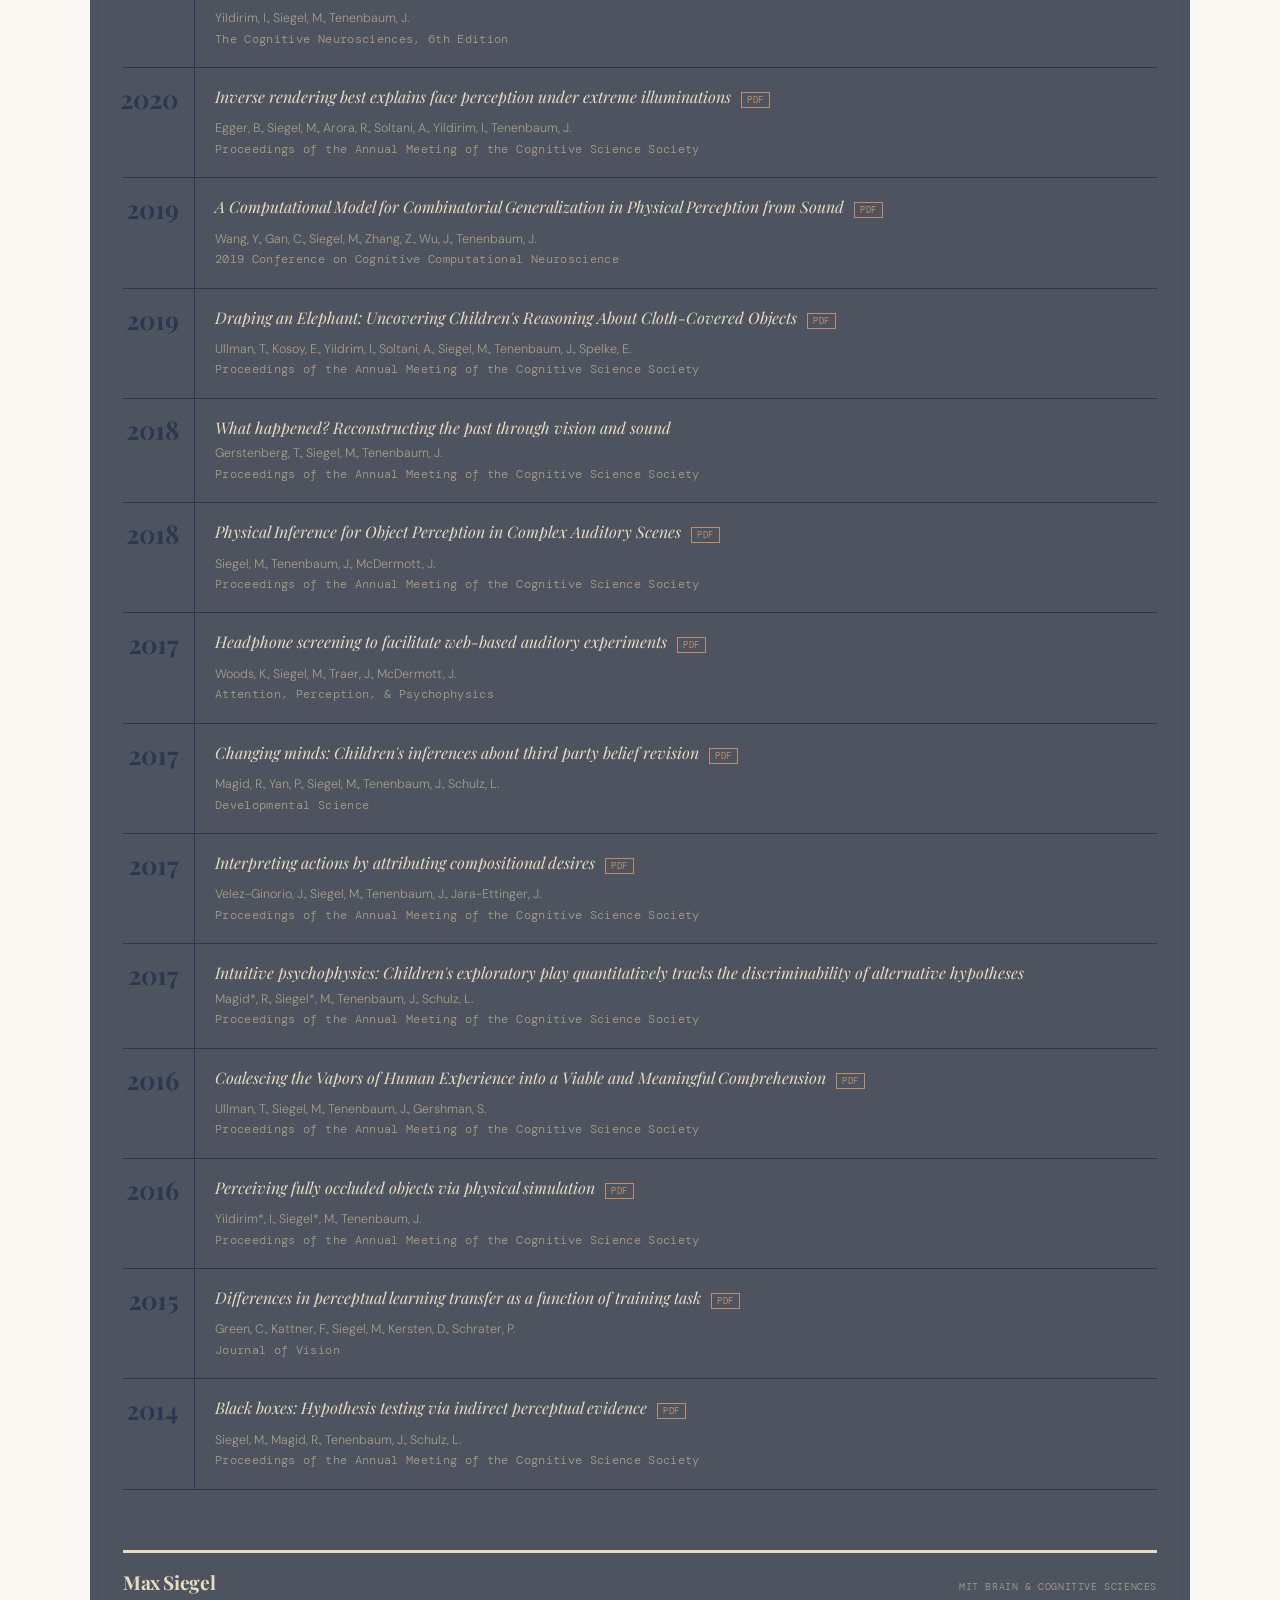
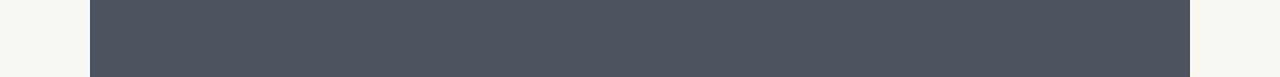
==== commit 20460e5d: "_" ====
--- a/index.html
+++ b/index.html
@@ -502,11 +502,11 @@
       <span class="masthead-label" style="display:flex;align-items:center;gap:14px;">
         <span style="display:flex;align-items:center;gap:6px;">
           <span style="text-transform:uppercase;">wave</span>
-          <input type="range" id="wave-strength" min="0" max="3" step="0.05" value="1" style="width:70px;accent-color:var(--accent);vertical-align:middle;">
+          <input type="range" id="wave-strength" min="0" max="3" step="0.05" value=".7" style="width:70px;accent-color:var(--accent);vertical-align:middle;">
         </span>
         <span style="display:flex;align-items:center;gap:6px;">
           <span style="text-transform:uppercase;">grid</span>
-          <input type="number" id="wave-pixel" min="2" max="16" step="1" value="6" style="width:38px;font:inherit;color:inherit;background:transparent;border:1px solid var(--faint);padding:1px 3px;text-align:center;">
+          <input type="number" id="wave-pixel" min="2" max="16" step="1" value="10" style="width:38px;font:inherit;color:inherit;background:transparent;border:1px solid var(--faint);padding:1px 3px;text-align:center;">
         </span>
         <button id="adv-toggle" onclick="toggleAdversarial()" style="background:none;border:none;cursor:pointer;font:inherit;color:inherit;letter-spacing:inherit;padding:0;text-transform:uppercase;">adversarial mode: <span id="adv-status" style="color:var(--accent)">on</span></button>
       </span>
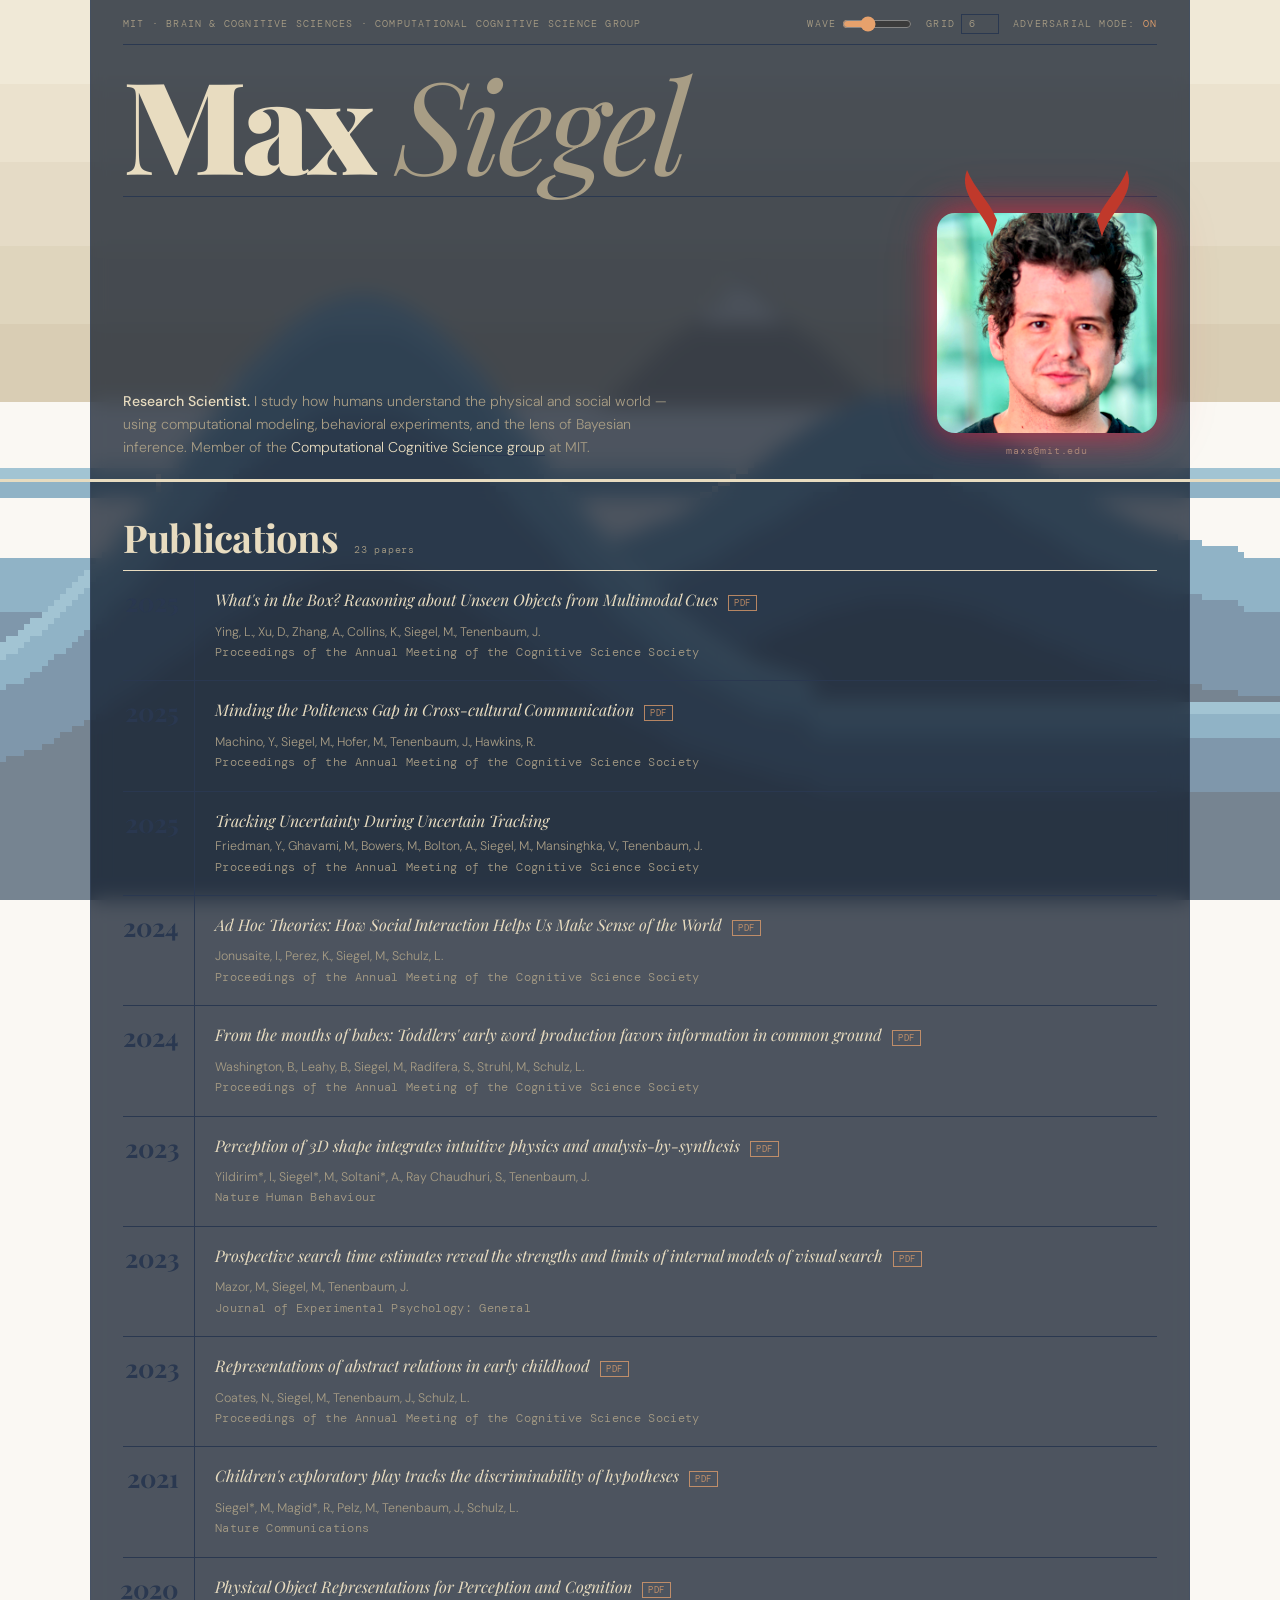
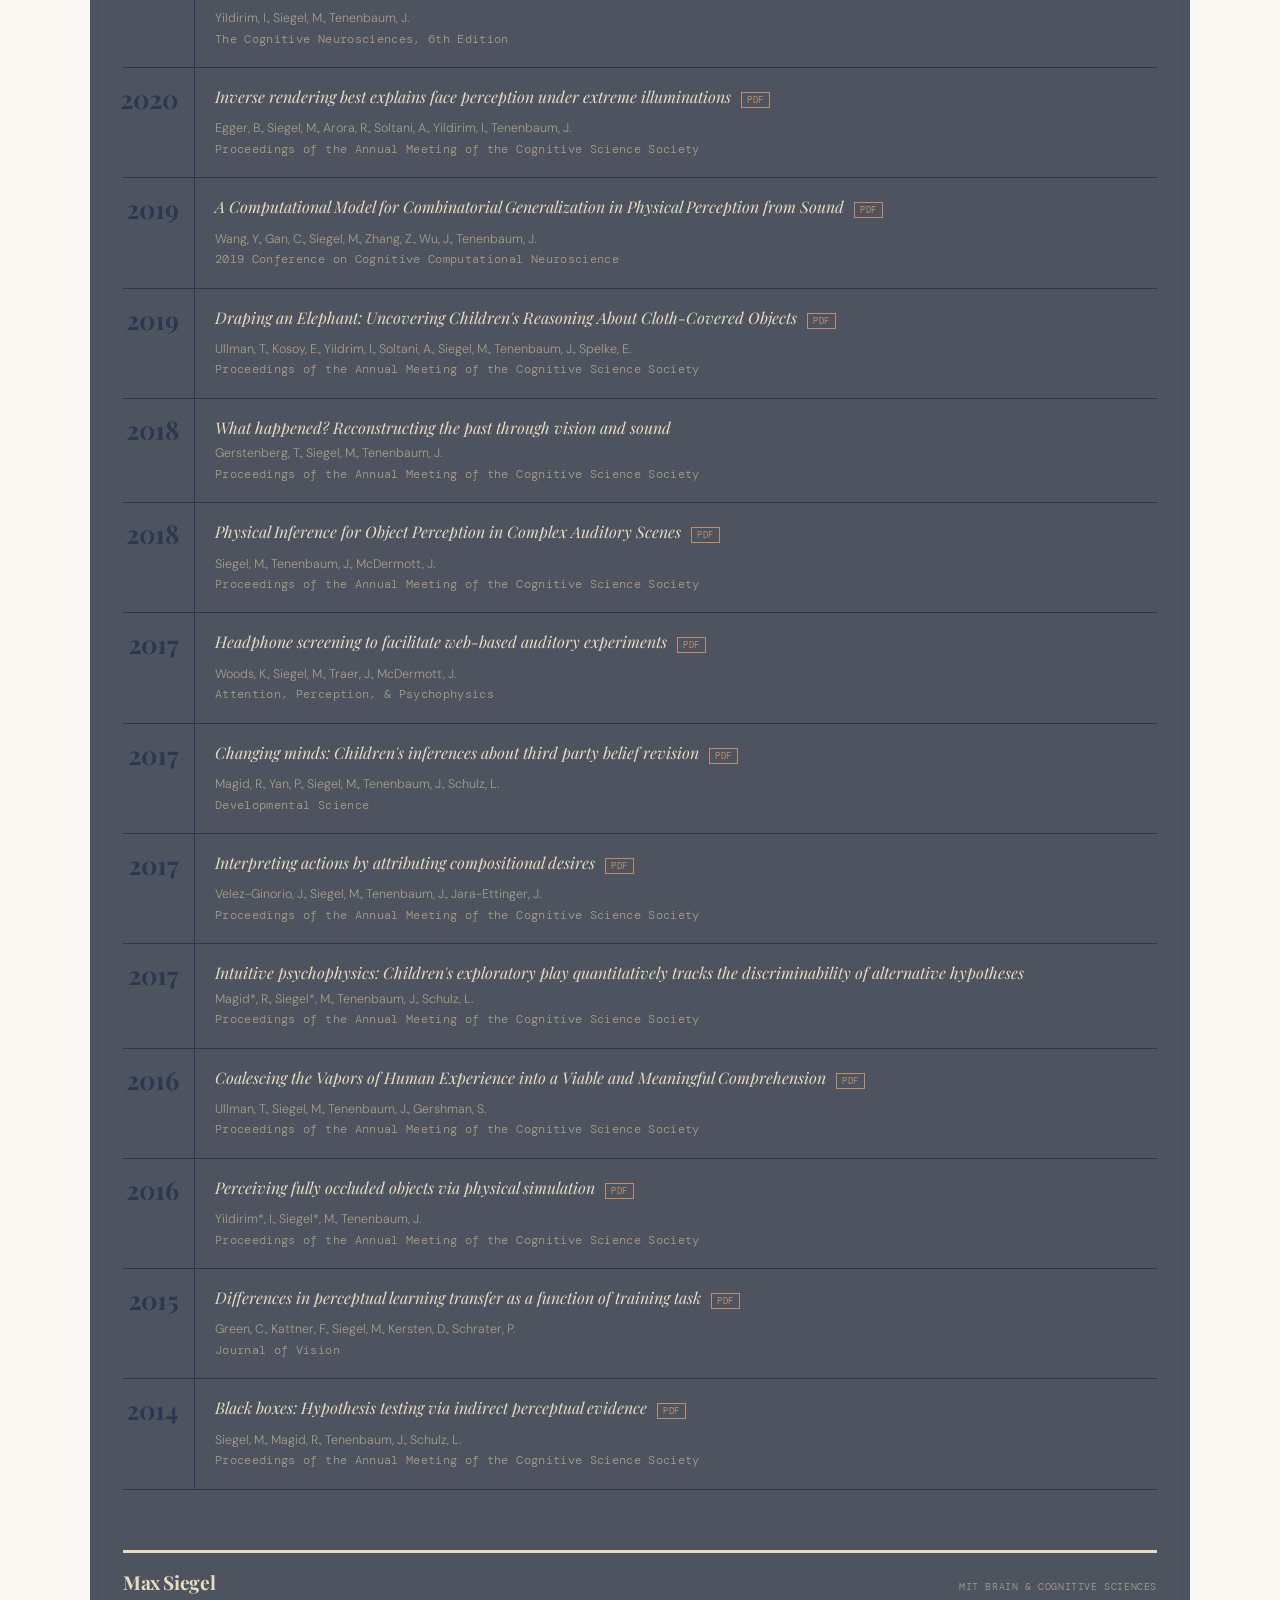
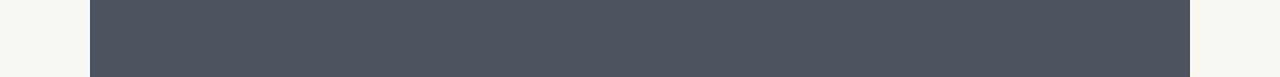
==== commit 89360fbe: "_" ====
--- a/index.html
+++ b/index.html
@@ -11,7 +11,7 @@
 
 <script>
 const TWEAK_DEFAULTS = /*EDITMODE-BEGIN*/{
-  "theme": "dark",
+  "theme": "light",
   "accentColor": "#b85c38",
   "adversarial": false
 }/*EDITMODE-END*/;
@@ -502,11 +502,11 @@
       <span class="masthead-label" style="display:flex;align-items:center;gap:14px;">
         <span style="display:flex;align-items:center;gap:6px;">
           <span style="text-transform:uppercase;">wave</span>
-          <input type="range" id="wave-strength" min="0" max="3" step="0.05" value=".7" style="width:70px;accent-color:var(--accent);vertical-align:middle;">
+          <input type="range" id="wave-strength" min="0" max="3" step="0.05" value="1" style="width:70px;accent-color:var(--accent);vertical-align:middle;">
         </span>
         <span style="display:flex;align-items:center;gap:6px;">
           <span style="text-transform:uppercase;">grid</span>
-          <input type="number" id="wave-pixel" min="2" max="16" step="1" value="10" style="width:38px;font:inherit;color:inherit;background:transparent;border:1px solid var(--faint);padding:1px 3px;text-align:center;">
+          <input type="number" id="wave-pixel" min="2" max="16" step="1" value="6" style="width:38px;font:inherit;color:inherit;background:transparent;border:1px solid var(--faint);padding:1px 3px;text-align:center;">
         </span>
         <button id="adv-toggle" onclick="toggleAdversarial()" style="background:none;border:none;cursor:pointer;font:inherit;color:inherit;letter-spacing:inherit;padding:0;text-transform:uppercase;">adversarial mode: <span id="adv-status" style="color:var(--accent)">on</span></button>
       </span>
@@ -658,6 +658,7 @@
     W = window.innerWidth;
     H = window.innerHeight;
     initLayers();
+    allocBuffer();
   }
   resize();
   window.addEventListener('resize', resize);
@@ -732,6 +733,60 @@
     foamShade: '#c8c0b0',
   };
 
+  // Convert "#rrggbb" → 0xAABBGGRR (little-endian, fully opaque)
+  function hex2u32(hex) {
+    const r = parseInt(hex.slice(1,3), 16);
+    const g = parseInt(hex.slice(3,5), 16);
+    const b = parseInt(hex.slice(5,7), 16);
+    return (255 << 24) | (b << 16) | (g << 8) | r;
+  }
+  const C = {
+    skyBand: [
+      hex2u32('#e8dcc0'),
+      hex2u32('#dfd0b0'),
+      hex2u32('#d4c4a0'),
+      hex2u32('#c9b890'),
+      hex2u32('#bda980'),
+    ],
+    fuji:      hex2u32(PAL.fuji),
+    foam:      hex2u32(PAL.foam),
+    foamShade: hex2u32(PAL.foamShade),
+    waveDeep:  hex2u32(PAL.waveDeep),
+    waveMid:   hex2u32(PAL.waveMid),
+    waveLight: hex2u32(PAL.waveLight),
+    waveTeal:  hex2u32(PAL.waveTeal),
+  };
+
+  // ImageData buffer — rendered into directly via Uint32Array view,
+  // then blitted to canvas in a single putImageData per frame.
+  var imageData;
+  var pixBuf; // Uint32Array view
+
+  function allocBuffer() {
+    imageData = ctx.createImageData(PW, PH);
+    pixBuf = new Uint32Array(imageData.data.buffer);
+  }
+
+  function hfill(buf, x, y, w, color) {
+    if (y < 0 || y >= PH) return;
+    const xs = Math.max(0, x);
+    const xe = Math.min(PW, x + w);
+    const row = y * PW;
+    for (let i = xs; i < xe; i++) buf[row + i] = color;
+  }
+  function vfill(buf, x, y, h, color) {
+    if (x < 0 || x >= PW) return;
+    const ys = Math.max(0, y);
+    const ye = Math.min(PH, y + h);
+    for (let yy = ys; yy < ye; yy++) {
+      buf[yy * PW + x] = color;
+    }
+  }
+  function setpx(buf, x, y, color) {
+    if (x < 0 || x >= PW || y < 0 || y >= PH) return;
+    buf[y * PW + x] = color;
+  }
+
   function stepLayer(L) {
     const { h, hOld, hNew, width, c2, damping } = L;
     // wave equation (free boundaries via clamp)
@@ -779,13 +834,14 @@
       stepLayer(L);
     }
 
+    const buf = pixBuf;
+
     // ── SKY (banded) ──
     const skyBaseline = Math.floor(PH * 0.45);
-    const skyColors = ['#e8dcc0', '#dfd0b0', '#d4c4a0', '#c9b890', '#bda980'];
     for (let y = 0; y < skyBaseline; y++) {
       const r = y / skyBaseline;
-      ctx.fillStyle = skyColors[Math.floor(r * 5)] || skyColors[4];
-      ctx.fillRect(0, y, PW, 1);
+      const c = C.skyBand[Math.min(4, Math.floor(r * 5))];
+      hfill(buf, 0, y, PW, c);
     }
 
     // ── MT FUJI ──
@@ -793,28 +849,29 @@
     const fujiPeakX = Math.floor(PW * 0.58);
     const fujiPeakY = Math.floor(PH * 0.30);
     const fujiHalfWidth = Math.floor(PH * 0.16);
-    ctx.fillStyle = PAL.fuji;
+    const fujiSpan = Math.max(1, fujiBase - fujiPeakY);
     for (let y = fujiPeakY; y <= fujiBase; y++) {
-      const progress = (y - fujiPeakY) / (fujiBase - fujiPeakY);
+      const progress = (y - fujiPeakY) / fujiSpan;
       const w = Math.floor(progress * fujiHalfWidth);
-      ctx.fillRect(fujiPeakX - w, y, w * 2, 1);
-    }
-    ctx.fillStyle = PAL.foam;
-    for (let y = fujiPeakY; y <= fujiPeakY + Math.floor(fujiHalfWidth * 0.35); y++) {
-      const progress = (y - fujiPeakY) / (fujiBase - fujiPeakY);
+      hfill(buf, fujiPeakX - w, y, w * 2, C.fuji);
+    }
+    const snowMax = Math.floor(fujiHalfWidth * 0.35);
+    for (let y = fujiPeakY; y <= fujiPeakY + snowMax; y++) {
+      const progress = (y - fujiPeakY) / fujiSpan;
       const w = Math.floor(progress * fujiHalfWidth * 0.85);
       const jitter = Math.floor(Math.sin(y * 2.3) * 1.5);
-      ctx.fillRect(fujiPeakX - w + jitter, y, w * 2 - jitter, 1);
+      hfill(buf, fujiPeakX - w + jitter, y, w * 2 - jitter, C.foam);
     }
 
     // ── FAR LAYER ──
     const far = layers[0];
     for (let px = 0; px < PW; px++) {
       const surfY = Math.floor(far.base + far.h[px] * 0.5);
-      ctx.fillStyle = PAL.waveTeal;
-      ctx.fillRect(px, surfY, 1, 2);
-      ctx.fillStyle = PAL.waveLight;
-      ctx.fillRect(px, surfY + 2, 1, 3);
+      setpx(buf, px, surfY,     C.waveTeal);
+      setpx(buf, px, surfY + 1, C.waveTeal);
+      setpx(buf, px, surfY + 2, C.waveLight);
+      setpx(buf, px, surfY + 3, C.waveLight);
+      setpx(buf, px, surfY + 4, C.waveLight);
     }
 
     // ── MID LAYER ──
@@ -822,23 +879,19 @@
     for (let px = 0; px < PW; px++) {
       const x = px / PW;
       const surfY = Math.floor(mid.base + midWaveBaseline(x) + mid.h[px] * 0.7);
-      // foam crest where slope is steep
       const hLeft = px > 0 ? mid.h[px-1] : mid.h[px];
       const baseSlope = px > 0 ? midWaveBaseline((px-1)/PW) - midWaveBaseline(x) : 0;
       const slope = (mid.h[px] - hLeft) * 0.7 - baseSlope;
       if (slope < -0.5) {
-        ctx.fillStyle = PAL.foam;
-        ctx.fillRect(px, surfY - 1, 1, 2);
+        setpx(buf, px, surfY - 1, C.foam);
+        setpx(buf, px, surfY,     C.foam);
       }
-      // wave body
-      for (let y = surfY; y < PH; y++) {
-        const depth = (y - surfY) / (PH - surfY);
-        let c;
-        if (depth < 0.15) c = PAL.waveLight;
-        else if (depth < 0.4) c = PAL.waveMid;
-        else c = PAL.waveDeep;
-        ctx.fillStyle = c;
-        ctx.fillRect(px, y, 1, 1);
+      const span = Math.max(1, PH - surfY);
+      const yStart = Math.max(0, surfY);
+      for (let y = yStart; y < PH; y++) {
+        const depth = (y - surfY) / span;
+        const c = depth < 0.15 ? C.waveLight : depth < 0.4 ? C.waveMid : C.waveDeep;
+        buf[y * PW + px] = c;
       }
     }
 
@@ -850,16 +903,15 @@
       const baselineH = bigWaveBaseline(x);
       const surfY = Math.floor(big.base + baselineH + big.h[px]);
       surfYs[px] = surfY;
-      // wave body
-      for (let y = surfY; y < PH; y++) {
-        const depth = (y - surfY) / Math.max(1, PH - surfY);
-        let c;
-        if (depth < 0.05) c = PAL.waveTeal;
-        else if (depth < 0.18) c = PAL.waveLight;
-        else if (depth < 0.45) c = PAL.waveMid;
-        else c = PAL.waveDeep;
-        ctx.fillStyle = c;
-        ctx.fillRect(px, y, 1, 1);
+      const span = Math.max(1, PH - surfY);
+      const yStart = Math.max(0, surfY);
+      for (let y = yStart; y < PH; y++) {
+        const depth = (y - surfY) / span;
+        const c = depth < 0.05 ? C.waveTeal
+                : depth < 0.18 ? C.waveLight
+                : depth < 0.45 ? C.waveMid
+                               : C.waveDeep;
+        buf[y * PW + px] = c;
       }
     }
     // foam crests on big wave (from real simulation slope)
@@ -867,13 +919,14 @@
       const slope = surfYs[px] - surfYs[px-1];
       if (slope < -1) {
         const thickness = Math.min(4, -slope);
-        ctx.fillStyle = PAL.foam;
-        ctx.fillRect(px, surfYs[px] - 1, 1, thickness);
-        ctx.fillStyle = PAL.foamShade;
-        ctx.fillRect(px, surfYs[px] + thickness - 1, 1, 1);
+        for (let t = 0; t < thickness; t++) {
+          setpx(buf, px, surfYs[px] - 1 + t, C.foam);
+        }
+        setpx(buf, px, surfYs[px] + thickness - 1, C.foamShade);
       }
     }
 
+    ctx.putImageData(imageData, 0, 0);
     requestAnimationFrame(frame);
   }
 
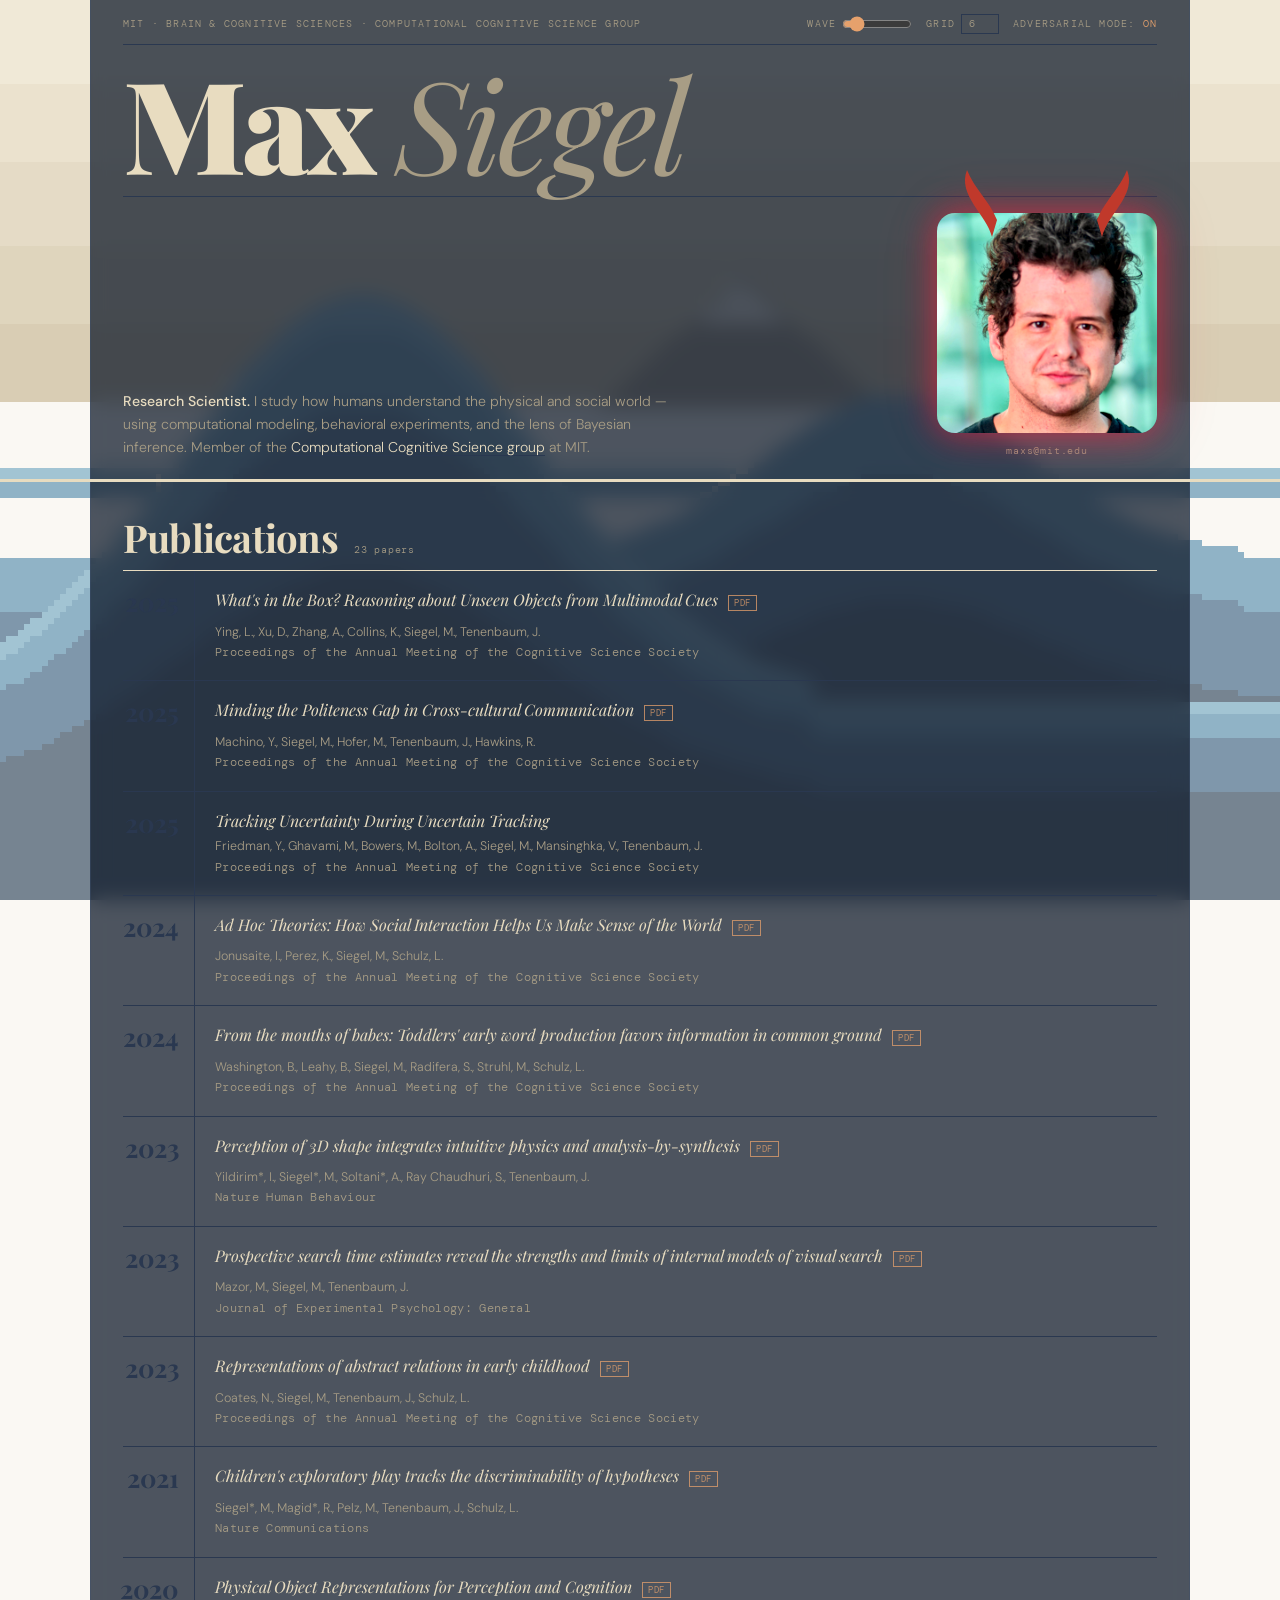
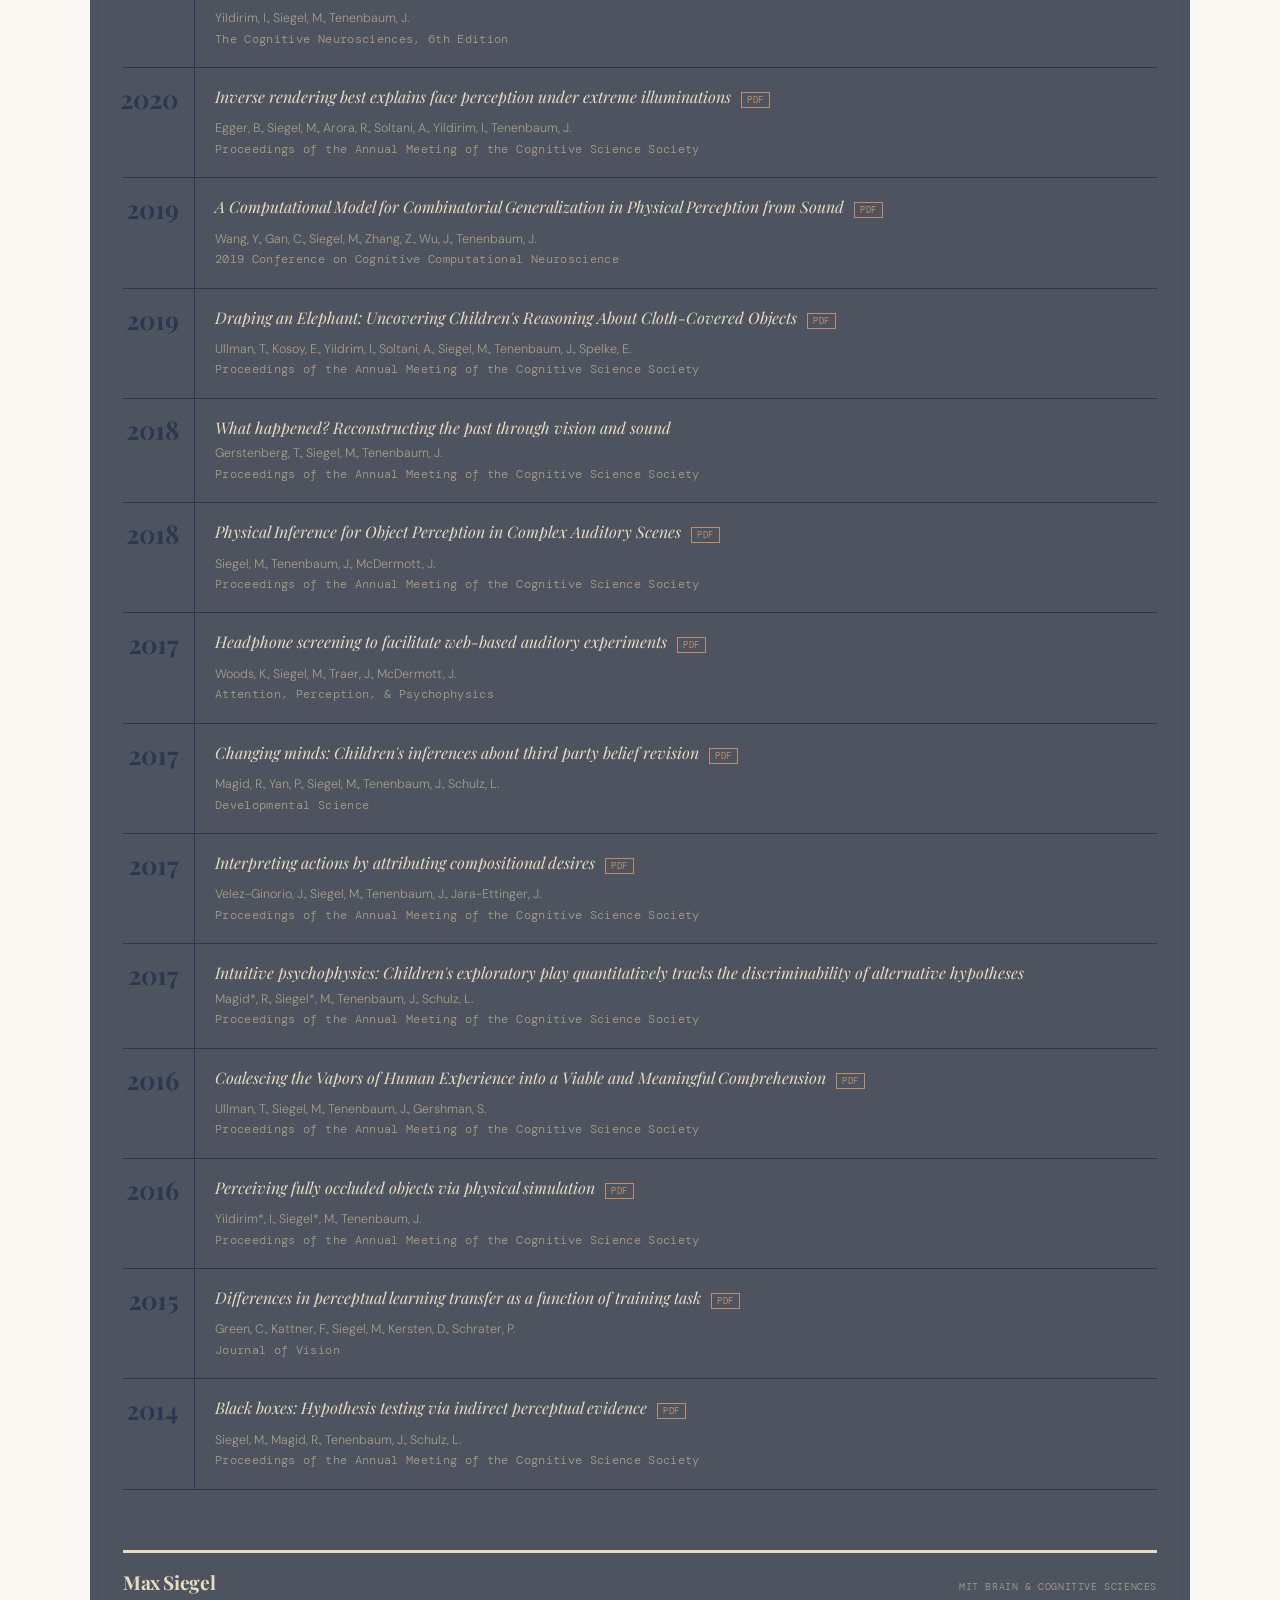
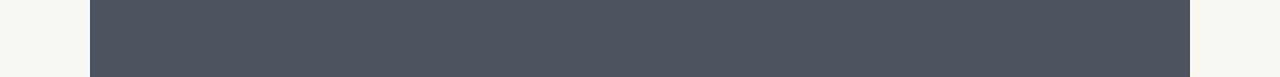
==== commit 9b1ce769: "_" ====
--- a/index.html
+++ b/index.html
@@ -502,7 +502,7 @@
       <span class="masthead-label" style="display:flex;align-items:center;gap:14px;">
         <span style="display:flex;align-items:center;gap:6px;">
           <span style="text-transform:uppercase;">wave</span>
-          <input type="range" id="wave-strength" min="0" max="3" step="0.05" value="1" style="width:70px;accent-color:var(--accent);vertical-align:middle;">
+          <input type="range" id="wave-strength" min="0" max="3" step="0.05" value="0.4" style="width:70px;accent-color:var(--accent);vertical-align:middle;">
         </span>
         <span style="display:flex;align-items:center;gap:6px;">
           <span style="text-transform:uppercase;">grid</span>
